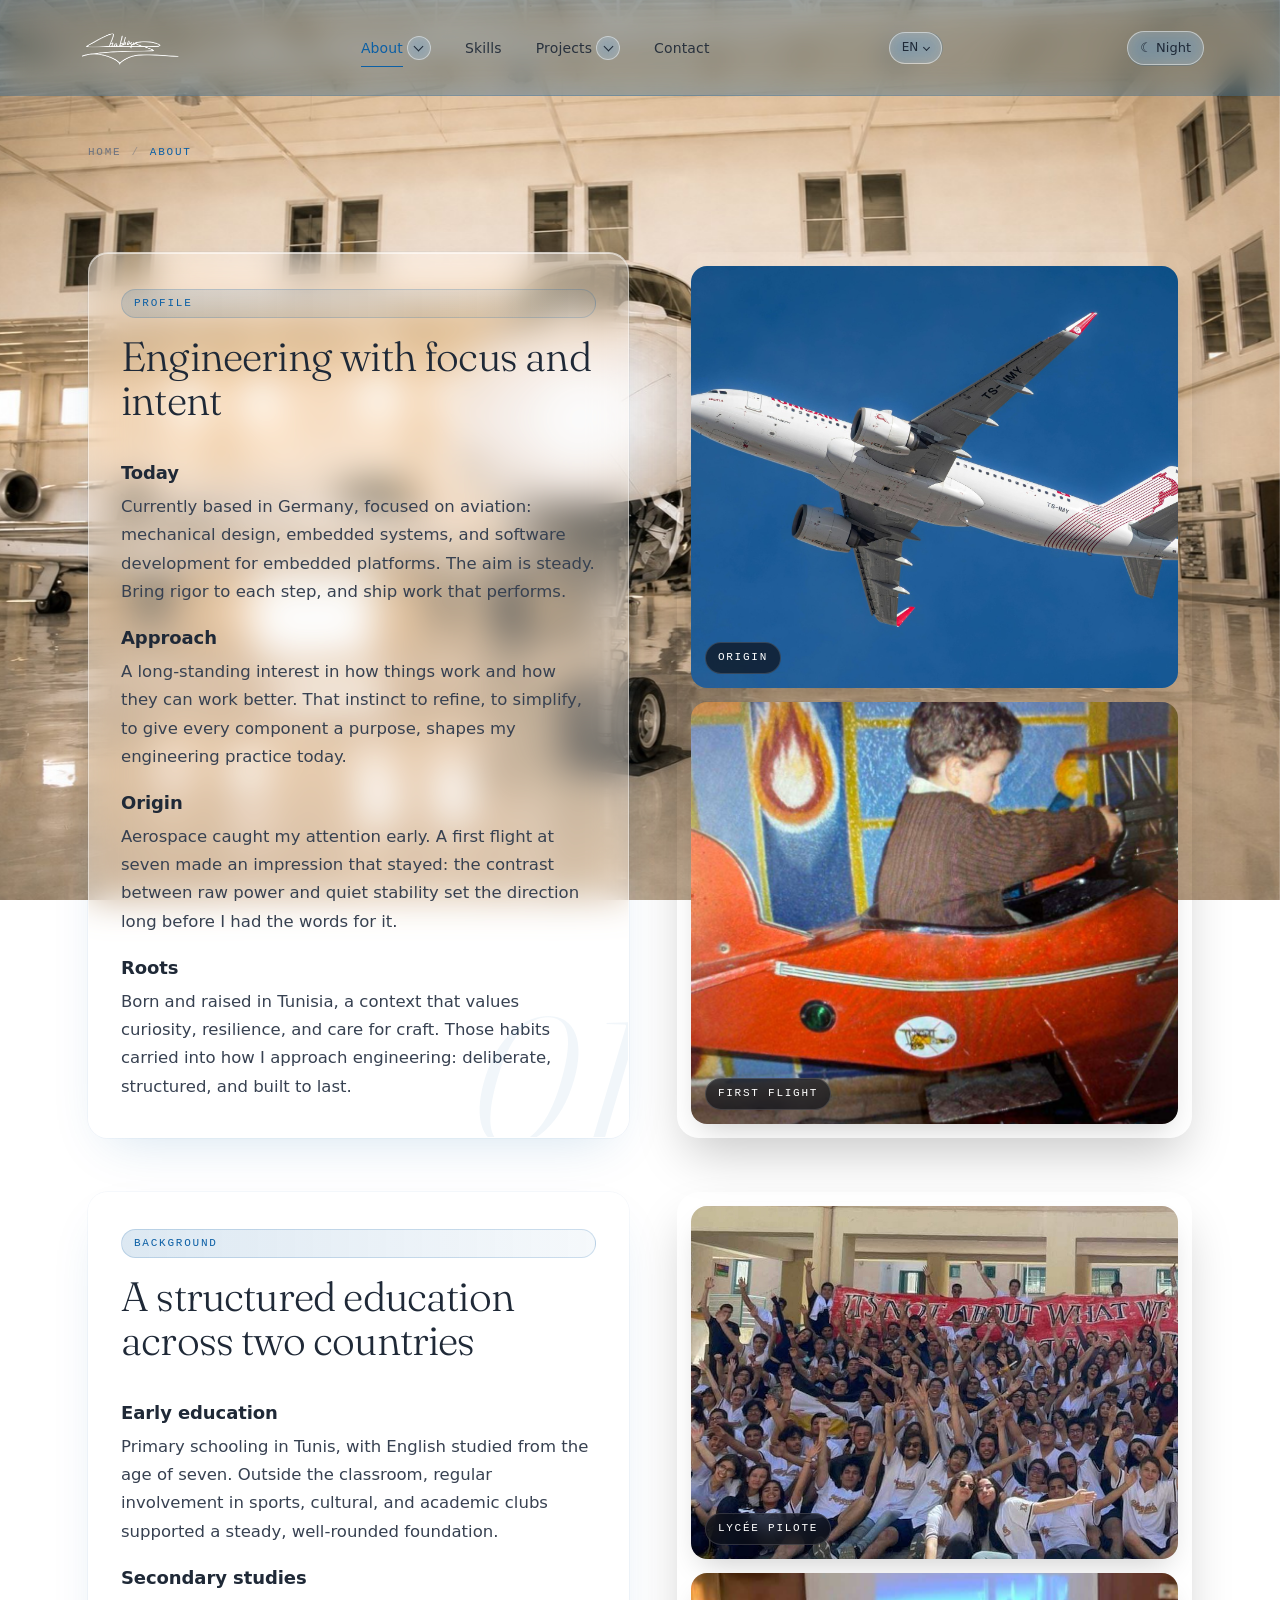
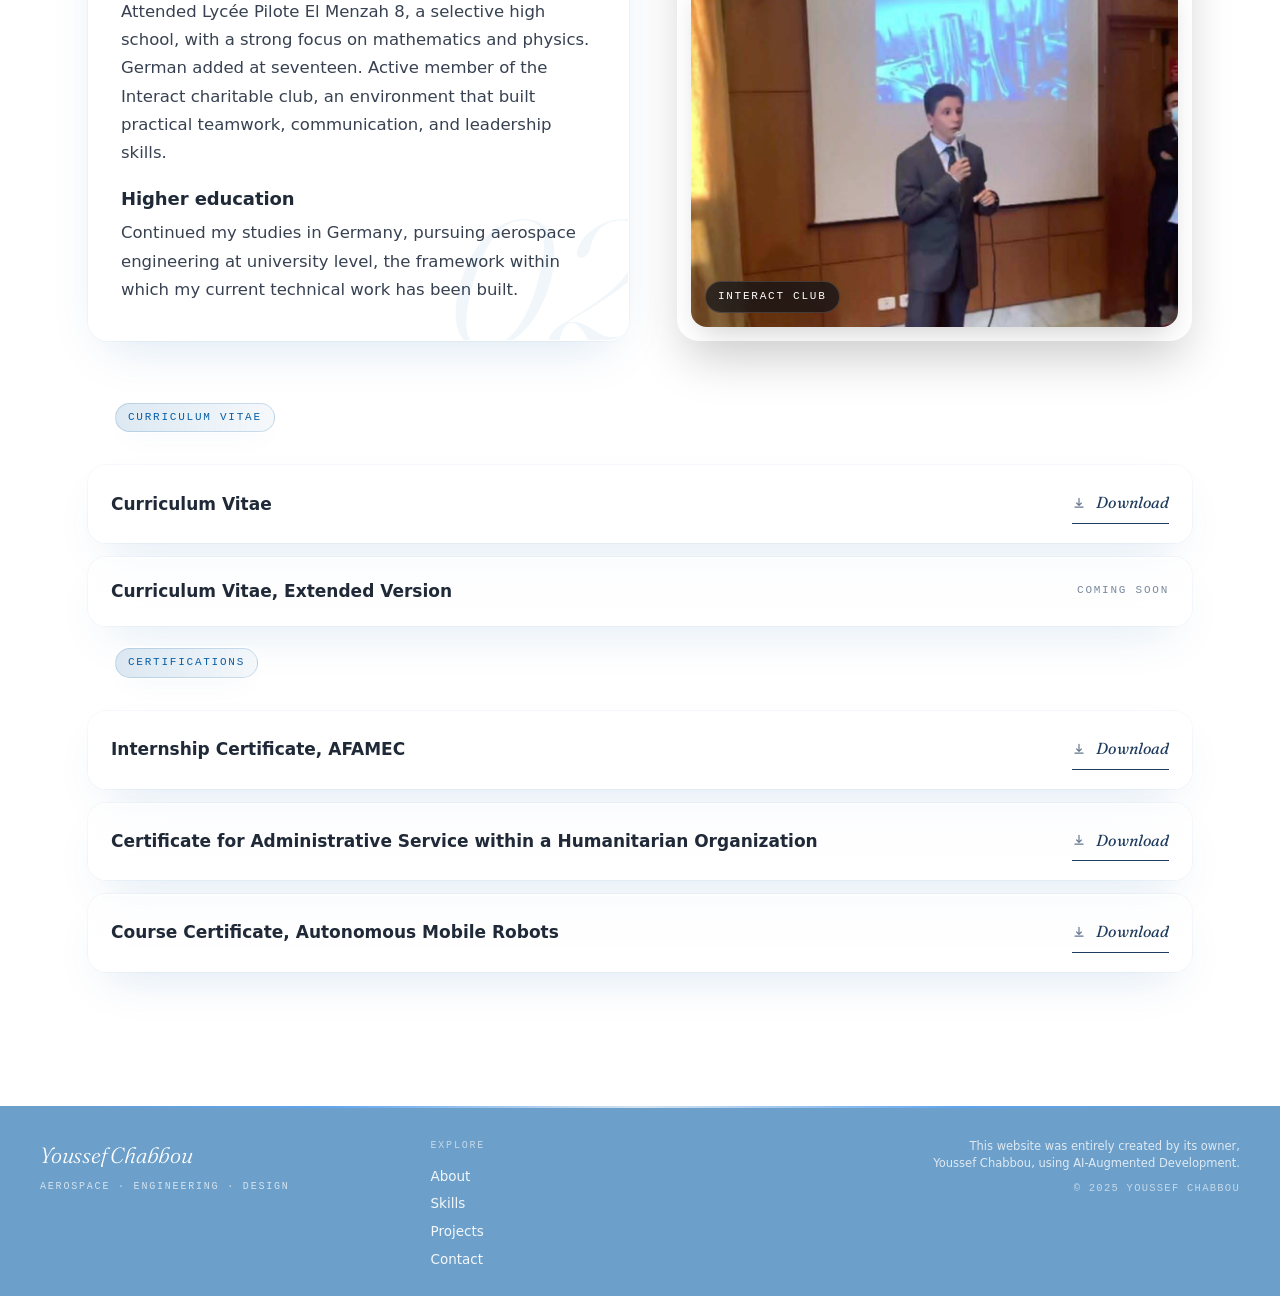
==== about/index.html @ 6fbb7778 "Fix stale translations after deploys, drop photo credit line - revalidate lang/*.json on every load " ====
<!DOCTYPE html>
<html lang="en">
<head>
<meta charset="utf-8">
<meta name="viewport" content="width=device-width, initial-scale=1, viewport-fit=cover">
<title>About — Youssef Chabbou</title>
<meta name="robots" content="noindex, nofollow">
<link rel="canonical" href="https://youssefchabbou.github.io/chabbou/about/">
<meta name="description" content="About Youssef Chabbou: profile, education across Tunisia and Germany, curriculum vitae and certifications.">
<meta name="theme-color" content="#0b5fa5">
<meta property="og:type" content="website">
<meta property="og:url" content="https://youssefchabbou.github.io/chabbou/about/">
<meta property="og:site_name" content="Youssef Chabbou">
<meta property="og:title" content="About — Youssef Chabbou">
<meta property="og:description" content="About Youssef Chabbou: profile, education across Tunisia and Germany, curriculum vitae and certifications.">
<meta property="og:image" content="https://youssefchabbou.github.io/chabbou/assets/images/og-cover.jpg">
<meta name="twitter:card" content="summary_large_image">
<link rel="icon" type="image/png" sizes="32x32" href="../assets/images/favicon-light.png" media="(prefers-color-scheme: light)">
<link rel="icon" type="image/png" sizes="32x32" href="../assets/images/favicon-dark.png" media="(prefers-color-scheme: dark)">
<link rel="apple-touch-icon" href="../assets/images/apple-touch-icon.png">
<link rel="preload" as="image" href="../assets/images/background.jpg">

<link rel="preconnect" href="https://fonts.googleapis.com">
<link rel="preconnect" href="https://fonts.gstatic.com" crossorigin>
<link href="https://fonts.googleapis.com/css2?family=Fraunces:ital,opsz,wght@0,9..144,300;0,9..144,500;1,9..144,300;1,9..144,500&display=swap" rel="stylesheet">

<script src="../js/boot.js?v=6559edaf"></script>
<link rel="stylesheet" href="../css/site.css?v=9ad5f668">
<link rel="stylesheet" href="../css/subpage.css?v=31d08fb2">
<script src="../js/site.js?v=1284d67f" defer></script>
<script src="../js/config.js?v=8e68b32f" defer></script>
<script src="../js/about.js?v=58eb9fde" defer></script>
</head>
<body data-page="about">
<script src="../js/layout.js?v=29f32f20" data-slot="header"></script>

<main class="page" id="main">
    <nav class="breadcrumbs mono" aria-label="Breadcrumb">
      <a href="../" data-i18n="ui.home">Home</a>
      <span class="sep">/</span>
      <span class="current" data-i18n="nav.about">About</span>
    </nav>

  <div class="sections">

    <!-- ===== PROFILE ===== -->
    <section id="profile" class="alt-section reveal">
      <div class="alt-card" data-num="01">
        <p class="alt-eyebrow" data-i18n="nav.about_menu.who">Profile</p>
        <h1 class="alt-title display" data-i18n="about.sections.who.title">Engineering with focus and intent</h1>
          <h3 class="step-title" data-i18n="about.sections.who.now_title">Today</h3>
          <p class="alt-text" data-i18n="about.sections.who.now_text">Currently based in Germany, focused on aviation: mechanical design, embedded systems, and software development for embedded platforms. The aim is steady. Bring rigor to each step, and ship work that performs.</p>
          <h3 class="step-title" data-i18n="about.sections.who.maker_title">Approach</h3>
          <p class="alt-text" data-i18n="about.sections.who.maker_text">A long-standing interest in how things work and how they can work better. That instinct to refine, to simplify, to give every component a purpose, shapes my engineering practice today.</p>
          <h3 class="step-title" data-i18n="about.sections.who.flight_title">Origin</h3>
          <p class="alt-text" data-i18n="about.sections.who.flight_text">Aerospace caught my attention early. A first flight at seven made an impression that stayed: the contrast between raw power and quiet stability set the direction long before I had the words for it.</p>
          <h3 class="step-title" data-i18n="about.sections.who.tn_title">Roots</h3>
          <p class="alt-text" data-i18n="about.sections.who.tn">Born and raised in Tunisia, a context that values curiosity, resilience, and care for craft. Those habits carried into how I approach engineering: deliberate, structured, and built to last.</p>
      </div>

      <div class="alt-media">
        <div class="stacked-photos">
          <figure>
            <img src="../assets/images/about-tunisia.jpg" alt="Tunisia, Mediterranean light" width="2200" height="1467" loading="lazy" decoding="async">
            <span class="alt-media-tag" data-i18n="about.sections.who.photo1">Origin</span>
          </figure>
          <figure>
            <img src="../assets/images/about-first-flight.jpg" alt="Childhood travel moment" width="1166" height="881" loading="lazy" decoding="async">
            <span class="alt-media-tag" data-i18n="about.sections.who.photo2">First flight</span>
          </figure>
        </div>
      </div>
    </section>

    <!-- ===== BACKGROUND ===== -->
    <section id="background" class="alt-section reveal">
      <div class="alt-card" data-num="02">
        <p class="alt-eyebrow" data-i18n="about.sections.background.eyebrow">Background</p>
        <h2 class="alt-title display" data-i18n="about.sections.background.title">A structured education across two countries</h2>
          <h3 class="step-title" data-i18n="about.sections.background.p1_title">Early education</h3>
          <p class="alt-text" data-i18n="about.sections.background.p1">Primary schooling in Tunis, with English studied from the age of seven. Outside the classroom, regular involvement in sports, cultural, and academic clubs supported a steady, well-rounded foundation.</p>
          <h3 class="step-title" data-i18n="about.sections.background.p2_title">Secondary studies</h3>
          <p class="alt-text" data-i18n="about.sections.background.p2">Attended Lycée Pilote El Menzah 8, a selective high school, with a strong focus on mathematics and physics. German added at seventeen. Active member of the Interact charitable club, an environment that built practical teamwork, communication, and leadership skills.</p>
          <h3 class="step-title" data-i18n="about.sections.background.p3_title">Higher education</h3>
          <p class="alt-text" data-i18n="about.sections.background.p3">Continued my studies in Germany, pursuing aerospace engineering at university level, the framework within which my current technical work has been built.</p>
      </div>

      <div class="alt-media">
        <div class="stacked-photos">
          <figure>
            <img src="../assets/images/about-school.jpg" alt="School years in Tunis" width="1166" height="706" loading="lazy" decoding="async">
            <span class="alt-media-tag" data-i18n="about.sections.background.photo1">Lycée Pilote</span>
          </figure>
          <figure>
            <img src="../assets/images/about-interact.jpg" alt="Interact club activities" width="1028" height="804" loading="lazy" decoding="async">
            <span class="alt-media-tag" data-i18n="about.sections.background.photo2">Interact club</span>
          </figure>
        </div>
      </div>
    </section>

    <!-- ===== CURRICULUM VITAE ===== -->
    <section id="cv" class="reveal">
      <div class="block-align">
        <div class="eyebrow-stack">
          <span class="alt-eyebrow" data-i18n="about.sections.cv.ribbon">Curriculum Vitae</span>
        </div>

      <div class="cv-row">
        <div class="cv-label" data-i18n="about.sections.cv.row_basic">Curriculum Vitae</div>
        <a class="btn-download" data-doc="cvBasic" href="#" target="_blank" rel="noopener">
          <svg viewBox="0 0 24 24" aria-hidden="true"><path fill="currentColor" d="M12 3a1 1 0 0 1 1 1v9.586l2.293-2.293a1 1 0 0 1 1.414 1.414l-4.001 4a1 1 0 0 1-1.412 0l-4-4a1 1 0 1 1 1.414-1.414L11 13.586V4a1 1 0 0 1 1-1zM5 20a1 1 0 1 1 0-2h14a1 1 0 1 1 0 2H5z"/></svg>
          <span data-label data-i18n="ui.download">Download</span>
        </a>
      </div>

      <div class="cv-row">
        <div class="cv-label" data-i18n="about.sections.cv.row_extended">Curriculum Vitae, Extended Version</div>
        <a class="btn-download" data-doc="cvExtended" href="#" target="_blank" rel="noopener">
          <svg viewBox="0 0 24 24" aria-hidden="true"><path fill="currentColor" d="M12 3a1 1 0 0 1 1 1v9.586l2.293-2.293a1 1 0 0 1 1.414 1.414l-4.001 4a1 1 0 0 1-1.412 0l-4-4a1 1 0 1 1 1.414-1.414L11 13.586V4a1 1 0 0 1 1-1zM5 20a1 1 0 1 1 0-2h14a1 1 0 1 1 0 2H5z"/></svg>
          <span data-label data-i18n="ui.download">Download</span>
        </a>
      </div>
      </div>
    </section>

    <!-- ===== CERTIFICATIONS ===== -->
    <section id="certs" class="reveal">
      <div class="block-align">
        <div class="eyebrow-stack">
          <span class="alt-eyebrow" data-i18n="nav.about_menu.certs">Certifications</span>
        </div>

      <div class="cv-row">
        <div class="cv-label" data-i18n="about.sections.certs.internship">Internship Certificate, AFAMEC</div>
        <a class="btn-download" data-doc="certAfamec" href="#" target="_blank" rel="noopener">
          <svg viewBox="0 0 24 24" aria-hidden="true"><path fill="currentColor" d="M12 3a1 1 0 0 1 1 1v9.586l2.293-2.293a1 1 0 0 1 1.414 1.414l-4.001 4a1 1 0 0 1-1.412 0l-4-4a1 1 0 1 1 1.414-1.414L11 13.586V4a1 1 0 0 1 1-1zM5 20a1 1 0 1 1 0-2h14a1 1 0 1 1 0 2H5z"/></svg>
          <span data-label data-i18n="ui.download">Download</span>
        </a>
      </div>

<div class="cv-row">
        <div class="cv-label" data-i18n="about.sections.certs.admin_service">Certificate for Administrative Service within a Humanitarian Organization</div>
        <a class="btn-download" data-doc="certAdmin" href="#" target="_blank" rel="noopener">
          <svg viewBox="0 0 24 24" aria-hidden="true"><path fill="currentColor" d="M12 3a1 1 0 0 1 1 1v9.586l2.293-2.293a1 1 0 0 1 1.414 1.414l-4.001 4a1 1 0 0 1-1.412 0l-4-4a1 1 0 1 1 1.414-1.414L11 13.586V4a1 1 0 0 1 1-1zM5 20a1 1 0 1 1 0-2h14a1 1 0 1 1 0 2H5z"/></svg>
          <span data-label data-i18n="ui.download">Download</span>
        </a>
      </div>

      <div class="cv-row">
        <div class="cv-label" data-i18n="about.sections.certs.amr">Course Certificate, Autonomous Mobile Robots</div>
        <a class="btn-download" data-doc="certAmr" href="#" target="_blank" rel="noopener">
          <svg viewBox="0 0 24 24" aria-hidden="true"><path fill="currentColor" d="M12 3a1 1 0 0 1 1 1v9.586l2.293-2.293a1 1 0 0 1 1.414 1.414l-4.001 4a1 1 0 0 1-1.412 0l-4-4a1 1 0 1 1 1.414-1.414L11 13.586V4a1 1 0 0 1 1-1zM5 20a1 1 0 1 1 0-2h14a1 1 0 1 1 0 2H5z"/></svg>
          <span data-label data-i18n="ui.download">Download</span>
        </a>
      </div>
      </div>
    </section>

  </div>
</main>

<script src="../js/layout.js?v=29f32f20" data-slot="footer"></script>
</body>
</html>
---- css/site.css ----
/* ==========================================================================
   SITE.CSS — shared by every page
   Tokens · base · header & navigation · mobile drawer · glass components · footer
   The look of the home page is the reference: translucent "liquid glass"
   surfaces over photography, editorial serif titles, mono eyebrows.
   ========================================================================== */

/* ---------- Design tokens ------------------------------------------------ */
:root{
  --bg:#fff; --fg:#1f2937; --muted:#6b7280; --brand:#0b5fa5; --card:#f8fafc;
  --ring:#dbeafe; --overlay:rgba(255,255,255,.85);
  --text-soft:#374151;

  /* liquid glass */
  --glass-bg:rgba(255,255,255,.36);
  --glass-bg-strong:rgba(255,255,255,.66);
  --glass-border:rgba(255,255,255,.4);
  --glass-shadow:0 20px 50px -20px rgba(11,95,165,.18),0 1px 0 rgba(255,255,255,.6) inset,0 0 0 1px rgba(11,95,165,.04);
  --glass-shadow-hover:0 28px 60px -20px rgba(11,95,165,.28),0 1px 0 rgba(255,255,255,.7) inset;
  --glass-hover-border:rgba(11,95,165,.3);
  --tint:rgba(11,95,165,.10);
  --tint-strong:rgba(11,95,165,.18);

  --edge:24px;
  --card-pad:26px;
  --anchor-offset:104px;
  --font-sans:system-ui,-apple-system,"Segoe UI",Roboto,Ubuntu,Inter,Arial,sans-serif;
  --font-display:'Fraunces',Georgia,'Times New Roman',serif;
  --font-mono:ui-monospace,SFMono-Regular,Menlo,Monaco,Consolas,monospace;
  --ease:cubic-bezier(.16,1,.3,1);
}
[data-theme="dark"]{
  --bg:#0d1117; --fg:#e6edf3; --muted:#8b949e; --brand:#58a6ff; --card:#161b22;
  --ring:#30363d; --overlay:rgba(0,0,0,.7);
  --text-soft:#c9d1d9;
  --glass-bg:rgba(22,27,34,.55);
  --glass-bg-strong:rgba(22,27,34,.8);
  --glass-border:rgba(255,255,255,.08);
  --glass-shadow:0 20px 50px -20px rgba(0,0,0,.5),0 1px 0 rgba(255,255,255,.04) inset;
  --glass-shadow-hover:0 28px 60px -20px rgba(0,0,0,.6),0 1px 0 rgba(255,255,255,.06) inset;
  --glass-hover-border:rgba(88,166,255,.3);
  --tint:rgba(88,166,255,.14);
  --tint-strong:rgba(88,166,255,.24);
}

/* ---------- Base --------------------------------------------------------- */
*{box-sizing:border-box}
html,body{height:100%}
body{
  margin:0;display:flex;flex-direction:column;min-height:100vh;
  font-family:var(--font-sans);
  background:var(--bg);color:var(--fg);line-height:1.6;
  transition:background .3s,color .3s;
}
body::before{
  content:"";position:fixed;inset:0;z-index:-2;
  background:url('../assets/images/background.jpg') no-repeat center/cover;
}
img,svg,video{max-width:100%}
a{color:inherit}

.display{font-family:var(--font-display);font-weight:300;letter-spacing:-.025em;line-height:1}
.display em{font-style:italic;font-weight:300}
.mono{font-family:var(--font-mono);font-size:11px;letter-spacing:.16em;text-transform:uppercase}
html[dir="rtl"] .display{font-family:var(--font-sans);letter-spacing:0}

.skip-link{
  position:fixed;top:8px;left:8px;z-index:2000;padding:10px 16px;border-radius:999px;
  background:var(--brand);color:#fff;text-decoration:none;font-size:14px;
  transform:translateY(-200%);transition:transform .2s;
}
.skip-link:focus{transform:none}

/* Hide translated text until the dictionary is applied (boot.js sets the class) */
html.i18n-pending [data-i18n]{visibility:hidden}

:focus-visible{outline:2px solid var(--brand);outline-offset:3px;border-radius:6px}

/* ---------- Top band / header ------------------------------------------- */
.top-band{
  position:sticky;top:0;width:100%;
  background:rgba(11,95,165,.35);
  backdrop-filter:blur(14px) saturate(170%);
  -webkit-backdrop-filter:blur(14px) saturate(170%);
  z-index:1000;
}
[data-theme="dark"] .top-band{background:rgba(11,95,165,.22)}
.top-band::after{
  content:"";position:absolute;left:0;right:0;bottom:0;height:1px;
  background:linear-gradient(90deg,transparent 0%,rgba(11,95,165,.28) 50%,transparent 100%);
  pointer-events:none;
}
[data-theme="dark"] .top-band::after{
  background:linear-gradient(90deg,transparent,rgba(88,166,255,.32) 50%,transparent);
}
.container{max-width:1200px;margin:auto;padding:24px}
.top-band header{display:flex;align-items:center;justify-content:space-between;padding:4px 12px;min-height:40px}
.top-band header img.signature{height:40px;width:auto;object-fit:contain;display:block;transition:transform .25s ease}
.top-band header .brand{display:inline-block;cursor:pointer}
.top-band header .brand:hover img.signature{transform:translateY(-1px)}

/* ---------- Navigation (desktop) ---------------------------------------- */
.top-band nav{display:flex;gap:34px;align-items:center;min-width:0}
.top-band nav a{
  position:relative;font-weight:500;text-decoration:none;color:var(--fg);
  opacity:.92;cursor:pointer;font-size:14px;letter-spacing:.01em;padding:6px 0;
  transition:color .2s,opacity .2s;
}
.top-band nav a::after{
  content:"";position:absolute;bottom:-2px;left:0;width:0;height:1px;background:var(--brand);
  transition:width .3s var(--ease);
}
.top-band nav a:hover,
.top-band nav a[aria-current="page"]{color:var(--brand);opacity:1}
.top-band nav a:hover::after,
.top-band nav a[aria-current="page"]::after{width:100%}
html[dir="rtl"] .top-band nav a::after{left:auto;right:0}

.menu{position:relative;display:flex;align-items:center;gap:4px;z-index:50}

/* little round chevron that opens a drop-down */
.chev{
  appearance:none;width:24px;height:24px;padding:0;border-radius:999px;cursor:pointer;
  display:inline-flex;align-items:center;justify-content:center;color:var(--fg);
  background:rgba(255,255,255,.22);border:1px solid rgba(255,255,255,.45);
  backdrop-filter:blur(8px);-webkit-backdrop-filter:blur(8px);
  transition:border-color .25s,color .25s,background .25s;
}
[data-theme="dark"] .chev{background:rgba(255,255,255,.06);border-color:rgba(255,255,255,.14)}
.chev::before{
  content:"";width:6px;height:6px;margin-top:-3px;
  border-right:1.6px solid currentColor;border-bottom:1.6px solid currentColor;
  transform:rotate(45deg);transition:transform .25s var(--ease);
}
.chev:hover,.chev[aria-expanded="true"]{border-color:var(--brand);color:var(--brand)}
.chev[aria-expanded="true"]::before{transform:rotate(225deg);margin-top:3px}

/* header pills: theme + language */
.toggle{
  display:inline-flex;align-items:center;gap:6px;white-space:nowrap;
  font:inherit;font-size:13px;color:var(--fg);cursor:pointer;
  padding:6px 12px;border-radius:999px;
  background:rgba(255,255,255,.22);border:1px solid rgba(255,255,255,.45);
  backdrop-filter:blur(8px);-webkit-backdrop-filter:blur(8px);
  transition:background .25s,color .25s,border-color .25s,transform .2s;
}
[data-theme="dark"] .toggle{background:rgba(255,255,255,.06);border-color:rgba(255,255,255,.14)}
.toggle:hover,.toggle[aria-expanded="true"]{border-color:var(--brand);color:var(--brand)}
.toggle:active{transform:scale(.97)}
.lang-menu{display:inline-block;margin-right:6px}
.lang-menu .toggle{font-size:12px;padding:5px 12px}
.lang-menu .toggle .caret{
  width:5px;height:5px;margin-top:-2px;border-right:1.5px solid currentColor;border-bottom:1.5px solid currentColor;
  transform:rotate(45deg);transition:transform .25s var(--ease);
}
.lang-menu .toggle[aria-expanded="true"] .caret{transform:rotate(225deg);margin-top:2px}

/* drop-down panel — liquid glass */
.submenu{
  position:absolute;top:100%;left:0;min-width:214px;margin-top:12px;padding:8px;
  background:var(--glass-bg-strong);
  backdrop-filter:blur(24px) saturate(180%);-webkit-backdrop-filter:blur(24px) saturate(180%);
  border:1px solid var(--glass-border);border-radius:16px;
  box-shadow:var(--glass-shadow),0 18px 40px -14px rgba(0,0,0,.28);
  opacity:0;visibility:hidden;pointer-events:none;transform:translateY(-8px) scale(.98);transform-origin:top left;
  transition:opacity .22s,transform .3s var(--ease),visibility 0s .3s;
  z-index:60;
}
.submenu.show{opacity:1;visibility:visible;pointer-events:auto;transform:none;transition:opacity .22s,transform .3s var(--ease)}
.submenu a{
  display:flex;align-items:center;justify-content:space-between;gap:12px;
  padding:9px 12px;border-radius:10px;font-size:14px;color:var(--fg);text-decoration:none;cursor:pointer;
  transition:background .18s,color .18s,padding .18s;
}
.submenu a:hover,.submenu a:focus-visible{background:var(--tint);color:var(--brand);padding-left:16px}
html[dir="rtl"] .submenu a:hover,html[dir="rtl"] .submenu a:focus-visible{padding-left:12px;padding-right:16px}
.submenu a[aria-current="true"]{color:var(--brand);font-weight:600}
.submenu a[aria-current="true"]::after{
  content:"";width:7px;height:7px;border-radius:50%;background:var(--brand);box-shadow:0 0 10px var(--brand);
}
.lang-menu .submenu{left:auto;right:0;min-width:170px;transform-origin:top right}
html[dir="rtl"] .submenu{left:auto;right:0;transform-origin:top right}
html[dir="rtl"] .lang-menu .submenu{right:auto;left:0;transform-origin:top left}

/* ---------- Mobile drawer ------------------------------------------------ */
.hamburger-btn{
  display:none;appearance:none;border:0;background:transparent;width:40px;height:40px;
  align-items:center;justify-content:center;cursor:pointer;
}
.hamburger-btn span{display:block;width:22px;height:2px;background:var(--fg);border-radius:2px;position:relative}
.hamburger-btn span::before,.hamburger-btn span::after{content:"";position:absolute;left:0;width:22px;height:2px;background:var(--fg);border-radius:2px}
.hamburger-btn span::before{top:-7px}
.hamburger-btn span::after{top:7px}

.mobile-backdrop{
  position:fixed;inset:0;background:rgba(8,12,18,.4);
  backdrop-filter:blur(3px);-webkit-backdrop-filter:blur(3px);
  opacity:0;pointer-events:none;transition:opacity .25s ease;z-index:1100;
}
.mobile-drawer{
  position:fixed;top:0;left:0;height:100%;height:100dvh;width:86vw;max-width:360px;
  display:flex;flex-direction:column;z-index:1200;
  background:var(--glass-bg-strong);
  backdrop-filter:blur(28px) saturate(180%);-webkit-backdrop-filter:blur(28px) saturate(180%);
  border-right:1px solid var(--glass-border);
  box-shadow:0 30px 80px -20px rgba(0,0,0,.45);
  transform:translateX(-102%);transition:transform .3s var(--ease),visibility 0s .3s;
  visibility:hidden;
}
.mobile-drawer .drawer-head{
  display:flex;align-items:center;justify-content:space-between;
  padding:calc(16px + env(safe-area-inset-top,0px)) 18px 14px;
  border-bottom:1px solid var(--glass-border);
}
.mobile-drawer .drawer-head strong{color:var(--muted);font-weight:500}
.mobile-drawer .drawer-close{width:36px;height:36px;padding:0;justify-content:center;font-size:15px}
.mobile-drawer nav{flex:1;overflow-y:auto;-webkit-overflow-scrolling:touch;padding:10px 12px 14px;display:flex;flex-direction:column;gap:2px}
.mobile-drawer nav a{
  display:block;padding:12px 14px;border-radius:14px;text-decoration:none;color:var(--fg);
  font-size:17px;font-weight:600;letter-spacing:-.005em;
  transition:background .18s,color .18s;
}
.mobile-drawer nav a:hover,.mobile-drawer nav a:active{background:var(--tint)}
.mobile-drawer nav a[aria-current="page"]{color:var(--brand);background:var(--tint)}
.mobile-drawer .mobile-sub{
  margin:0 0 8px 20px;padding:2px 0 2px 10px;border-left:2px solid var(--tint-strong);
  display:flex;flex-direction:column;gap:0;
}
.mobile-drawer .mobile-sub a{padding:9px 12px;font-size:15px;font-weight:500;color:var(--muted)}
.mobile-drawer .mobile-sub a:hover{color:var(--brand)}
.mobile-drawer .lang-grid{
  padding:14px 14px calc(14px + env(safe-area-inset-bottom,0px));border-top:1px solid var(--glass-border);
  display:grid;grid-template-columns:repeat(4,minmax(0,1fr));gap:8px;
}
.mobile-drawer .lang-btn{
  padding:11px 0;border-radius:12px;text-align:center;cursor:pointer;font:inherit;font-size:14px;font-weight:600;color:var(--fg);
  background:rgba(255,255,255,.28);border:1px solid var(--glass-border);
  transition:background .2s,border-color .2s,color .2s,transform .15s;
}
[data-theme="dark"] .mobile-drawer .lang-btn{background:rgba(255,255,255,.05)}
.mobile-drawer .lang-btn:active{transform:scale(.97)}
.mobile-drawer .lang-btn[aria-pressed="true"]{background:var(--tint-strong);border-color:var(--brand);color:var(--brand)}

html.mobile-open .mobile-backdrop{opacity:1;pointer-events:auto}
html.mobile-open .mobile-drawer{transform:translateX(0);visibility:visible;transition:transform .3s var(--ease),visibility 0s}
html.mobile-open,html.mobile-open body{overflow:hidden}

/* ---------- Glass components used on every page -------------------------- */
.alt-card{
  background:var(--glass-bg);
  backdrop-filter:blur(18px) saturate(160%);-webkit-backdrop-filter:blur(18px) saturate(160%);
  border:1px solid var(--glass-border);border-radius:20px;padding:36px 32px;
  box-shadow:var(--glass-shadow);color:var(--fg);
  transition:transform .5s var(--ease),box-shadow .5s,border-color .5s;
  position:relative;overflow:hidden;
}
.alt-card:hover{transform:translateY(-4px);border-color:var(--glass-hover-border);box-shadow:var(--glass-shadow-hover)}
/* big italic filigree number in the corner of a card */
.alt-card[data-num]::after{
  content:attr(data-num);position:absolute;bottom:-32px;right:-12px;
  font-family:var(--font-display);font-style:italic;font-weight:300;font-size:180px;line-height:1;
  color:rgba(11,95,165,.06);pointer-events:none;user-select:none;
}
[data-theme="dark"] .alt-card[data-num]::after{color:rgba(88,166,255,.08)}
html[dir="rtl"] .alt-card[data-num]::after{right:auto;left:-12px}

.alt-eyebrow{
  display:inline-block;color:var(--brand);margin:0 0 16px;padding:5px 12px;border-radius:999px;
  font-family:var(--font-mono);font-size:11px;letter-spacing:.16em;text-transform:uppercase;
  background:linear-gradient(90deg,rgba(11,95,165,.14),rgba(11,95,165,.04));
  border:1px solid rgba(11,95,165,.18);
}
[data-theme="dark"] .alt-eyebrow{
  background:linear-gradient(90deg,rgba(88,166,255,.2),rgba(88,166,255,.05));
  border-color:rgba(88,166,255,.28);
}
.alt-title{
  font-family:var(--font-display);font-weight:300;font-size:clamp(26px,3.2vw,44px);
  line-height:1.08;letter-spacing:-.02em;margin:0 0 18px;color:var(--fg);
}
html[dir="rtl"] .alt-title{font-family:var(--font-sans);letter-spacing:0}
.alt-text{margin:0;color:var(--text-soft);font-size:16.5px;line-height:1.7;max-width:48ch}

.alt-media{border-radius:22px;overflow:hidden;box-shadow:0 24px 50px -10px rgba(0,0,0,.22);position:relative}
.alt-media img{display:block;width:100%;height:auto;aspect-ratio:16/10;object-fit:cover;transform:scale(1.02);transition:transform .8s ease}
.alt-media:hover img{transform:scale(1.08)}
.alt-media-tag{
  position:absolute;bottom:14px;left:14px;padding:6px 12px;z-index:2;
  background:rgba(13,17,23,.7);color:#fff;border-radius:999px;border:1px solid rgba(255,255,255,.15);
  backdrop-filter:blur(8px);-webkit-backdrop-filter:blur(8px);
  font-family:var(--font-mono);font-size:11px;letter-spacing:.16em;text-transform:uppercase;
}
html[dir="rtl"] .alt-media-tag{left:auto;right:14px}

.reveal{opacity:0;transform:translateY(28px);transition:opacity .8s var(--ease),transform .8s var(--ease)}
.reveal.in{opacity:1;transform:translateY(0)}

/* ---------- Footer ------------------------------------------------------- */
.footer-band{
  background-color:rgba(11,95,165,.6);
  backdrop-filter:blur(10px);-webkit-backdrop-filter:blur(10px);
  color:#fff;margin-top:auto;position:relative;z-index:1;padding:32px 32px 28px;
}
.footer-band::before{
  content:"";position:absolute;top:0;left:0;right:0;height:2px;
  background:linear-gradient(90deg,transparent 0%,#58a6ff 25%,#fff 50%,#58a6ff 75%,transparent 100%);opacity:.7;
}
.footer-grid{max-width:1200px;margin:0 auto;display:grid;grid-template-columns:1.1fr 1fr 1.4fr;gap:36px;align-items:start}
.footer-brand-block{display:flex;flex-direction:column;gap:6px}
.footer-brand-name{font-family:var(--font-display);font-weight:300;font-style:italic;font-size:22px;letter-spacing:-.01em;color:#fff}
.footer-brand-tag{font-family:var(--font-mono);font-size:10px;letter-spacing:.18em;text-transform:uppercase;color:rgba(255,255,255,.7)}
.footer-nav{display:flex;flex-direction:column;gap:6px}
.footer-nav-title{font-family:var(--font-mono);font-size:10px;letter-spacing:.18em;text-transform:uppercase;color:rgba(255,255,255,.6);margin-bottom:6px}
.footer-nav a{color:rgba(255,255,255,.92);text-decoration:none;font-size:13.5px;transition:color .2s}
.footer-nav a:hover{color:#9bc4ec}
.footer-meta{display:flex;flex-direction:column;gap:8px;text-align:right}
html[dir="rtl"] .footer-meta{text-align:left}
.footer-meta-line{font-size:11.5px;color:rgba(255,255,255,.78);line-height:1.5}
.footer-copy{font-family:var(--font-mono);font-size:10.5px;letter-spacing:.12em;color:rgba(255,255,255,.6);text-transform:uppercase}

/* ---------- Responsive --------------------------------------------------- */
@media(max-width:1000px){.top-band nav{gap:22px}}
@media(max-width:900px){
  .footer-grid{grid-template-columns:1fr;gap:24px}
  .footer-meta{text-align:left}
  html[dir="rtl"] .footer-meta{text-align:right}
}
@media(max-width:640px){
  :root{--edge:16px}
  html{overflow-x:hidden}
  body{overflow-x:clip}   /* clip, not hidden: 'hidden' turned <body> into its own scroll box, so window never scrolled (plane, cue) */
  .container{padding:12px 16px}
  .top-band{position:static}
  .top-band header{display:grid;grid-template-columns:40px 1fr auto;align-items:center;gap:8px}
  .top-band header img.signature{height:28px}
  .top-band header .brand{justify-self:center}
  .hamburger-btn{display:flex}
  .top-band nav,.lang-menu{display:none!important}
  .toggle{padding:6px 12px;font-size:14px}
  #themeToggle{justify-self:end}
  .alt-card{padding:26px 22px}
  .alt-card[data-num]::after{font-size:120px}
  .footer-band{padding:24px 18px}
}

/* ---------- Right-to-left (Arabic) -------------------------------------- */
html[dir="rtl"] body{direction:rtl}
html[dir="rtl"] .alt-card,html[dir="rtl"] p,html[dir="rtl"] h1,html[dir="rtl"] h2,html[dir="rtl"] h3,html[dir="rtl"] h4{text-align:right}
html[dir="rtl"] .top-band nav{justify-content:flex-end}
html[dir="rtl"] .mobile-drawer{left:auto;right:0;transform:translateX(102%);border-right:0;border-left:1px solid var(--glass-border)}
html.mobile-open[dir="rtl"] .mobile-drawer{transform:translateX(0)}
html[dir="rtl"] .mobile-drawer .mobile-sub{margin:0 20px 8px 0;padding:2px 10px 2px 0;border-left:0;border-right:2px solid var(--tint-strong)}
@media(max-width:640px){
  html[dir="rtl"] .top-band header{grid-template-columns:auto 1fr 40px}
  html[dir="rtl"] #themeToggle{justify-self:start}
}

/* ---------- Reduced motion ---------------------------------------------- */
@media (prefers-reduced-motion:reduce){
  .mobile-backdrop,.mobile-drawer{transition:none}
  .reveal{opacity:1;transform:none;transition:none}
}
---- css/subpage.css ----
/* ==========================================================================
   SUBPAGE.CSS — About · Skills · Projects · Contact
   Same liquid-glass language as the home page (cards come from site.css).
   ========================================================================== */

/* ---------- Page frame --------------------------------------------------- */
.page{max-width:1200px;margin:0 auto;padding:48px var(--edge) 24px;position:relative;z-index:1;width:100%}
.sections{max-width:1200px;margin:0 auto;padding:32px 0 96px}
section[id]{scroll-margin-top:var(--anchor-offset)}

.breadcrumbs{display:flex;gap:10px;align-items:center;color:var(--muted);padding:0 var(--edge);margin:0 0 4px}
.breadcrumbs a{color:var(--muted);text-decoration:none;transition:color .2s}
.breadcrumbs a:hover{color:var(--brand)}
.breadcrumbs .sep{opacity:.5}
.breadcrumbs .current{color:var(--brand)}

/* ---------- Two-column editorial sections -------------------------------- */
.alt-section{
  display:grid;grid-template-columns:minmax(0,1.05fr) minmax(0,1fr);
  gap:48px;align-items:stretch;margin:54px 0;padding:0 var(--edge);
}
.alt-section.reverse{grid-template-columns:minmax(0,1fr) minmax(0,1.05fr)}
.alt-section.center{align-items:center}
.alt-section .alt-card{height:100%;display:flex;flex-direction:column}
.alt-section .alt-media{height:100%}
.alt-section .alt-media>img{height:100%}

.step-title{font-size:18px;font-weight:600;margin:18px 0 6px;color:var(--fg);letter-spacing:-.005em}

/* ---------- About: stacked photos, CV rows ------------------------------- */
.stacked-photos{display:grid;grid-template-rows:1fr 1fr;height:100%;gap:14px;padding:14px}
.stacked-photos figure{margin:0;overflow:hidden;border-radius:16px;position:relative;min-height:200px;box-shadow:0 14px 30px -10px rgba(0,0,0,.2)}
.stacked-photos img{position:absolute;inset:0;width:100%;height:100%;object-fit:cover;display:block;transform:scale(1.02);transition:transform .8s ease}
.stacked-photos figure:hover img{transform:scale(1.08)}
#background{align-items:start}
#background .alt-media{height:100%}

.block-align{padding:0 var(--edge)}
.eyebrow-stack{
  display:inline-block;position:relative;margin:6px 0 18px calc(var(--card-pad));padding:0;border-radius:999px;
  background:var(--glass-bg);
  backdrop-filter:blur(18px) saturate(160%);-webkit-backdrop-filter:blur(18px) saturate(160%);
  border:1px solid var(--glass-border);box-shadow:0 10px 28px -14px rgba(11,95,165,.18),0 1px 0 rgba(255,255,255,.6) inset;
}
[data-theme="dark"] .eyebrow-stack{box-shadow:0 10px 28px -14px rgba(0,0,0,.5),0 1px 0 rgba(255,255,255,.04) inset}
.eyebrow-stack .alt-eyebrow{position:relative;z-index:1;margin:0}

.cv-row{
  display:flex;align-items:center;justify-content:space-between;gap:14px;flex-wrap:wrap;
  background:var(--glass-bg);
  backdrop-filter:blur(18px) saturate(160%);-webkit-backdrop-filter:blur(18px) saturate(160%);
  border:1px solid var(--glass-border);border-radius:18px;padding:18px 22px;margin:14px 0;
  box-shadow:var(--glass-shadow);
  transition:border-color .25s,transform .25s,box-shadow .25s;
}
.cv-row:hover{transform:translateY(-3px);border-color:var(--glass-hover-border);box-shadow:var(--glass-shadow-hover)}
.cv-label{font-weight:600;font-size:17px;flex:1 1 280px;line-height:1.35;color:var(--fg)}
.btn-download{
  display:inline-flex;align-items:center;gap:10px;padding:6px 0 7px;white-space:nowrap;
  color:#1f3b5d;text-decoration:none;border-bottom:1px solid currentColor;
  font-family:var(--font-display);font-style:italic;font-weight:400;font-size:16px;letter-spacing:.005em;
  transition:gap .25s ease,color .25s ease,opacity .25s ease;
}
.btn-download:hover{gap:14px;opacity:.78}
.btn-download svg{width:14px;height:14px;flex:0 0 14px;opacity:.7;transition:transform .25s ease}
.btn-download:hover svg{transform:translateY(1px)}
[data-theme="dark"] .btn-download{color:#cfd8e3}
[data-theme="dark"] .btn-download:hover{color:#eef2f7;opacity:1}
html[dir="rtl"] .btn-download{font-family:var(--font-sans);font-style:normal}
.btn-download.is-missing{pointer-events:none;border-bottom-color:transparent;opacity:.6;font-style:normal;
  font-family:var(--font-mono);font-size:11px;letter-spacing:.16em;text-transform:uppercase}
.btn-download.is-missing svg{display:none}

/* ---------- Projects: carousel inside a glass frame --------------------- */
.media-frame{
  position:relative;direction:ltr;padding:14px 14px 0;border-radius:28px;
  background:var(--glass-bg);border:1px solid var(--glass-border);box-shadow:var(--glass-shadow);
  backdrop-filter:blur(18px) saturate(160%);-webkit-backdrop-filter:blur(18px) saturate(160%);
}
/* the stage clips the sliding track; each slide is three rounded tiles on a transparent canvas */
.media-stage{position:relative;aspect-ratio:16/9;overflow:hidden;overflow:clip;border-radius:20px}
.media-track{position:absolute;inset:0;display:flex;transition:transform .6s ease;will-change:transform}
.media-slide{flex:0 0 100%;min-width:100%;height:100%;position:relative;overflow:hidden}
.media-slide img,.media-slide video{width:100%;height:100%;object-fit:cover;display:block}
.media-slide img{filter:drop-shadow(0 10px 18px rgba(0,0,0,.22))}
/* video slide: three portrait films, one rounded tile each (same geometry as the photo tiles) */
.media-tiles{position:absolute;inset:0;display:grid;grid-template-columns:repeat(3,1fr);gap:1.5%}
.media-tiles video{width:100%;height:100%;display:block;object-fit:cover;border-radius:clamp(12px,2.1vw,22px);background:rgba(13,17,23,.25);
  box-shadow:0 12px 20px -10px rgba(0,0,0,.3)}   /* shadow on the video itself: a filter on a parent can hide <video> on macOS browsers */
.media-nav{
  position:absolute;top:50%;transform:translateY(-50%);z-index:3;
  width:38px;height:38px;border-radius:999px;display:flex;align-items:center;justify-content:center;
  font-size:22px;line-height:1;padding:0 0 3px;cursor:pointer;color:#fff;
  background:rgba(11,95,165,.55);border:1px solid rgba(255,255,255,.4);
  backdrop-filter:blur(10px) saturate(160%);-webkit-backdrop-filter:blur(10px) saturate(160%);
  transition:background .2s,transform .2s,opacity .3s;
}
.media-nav:hover{background:rgba(11,95,165,.8)}
.media-nav:active{transform:translateY(-50%) scale(.94)}
.media-nav{opacity:0;pointer-events:none}                       /* arrows only while the cursor is over the media */
.media-stage:hover .media-nav,.media-stage:focus-within .media-nav{opacity:1;pointer-events:auto}
@media (hover:none){.media-nav{display:none}}                  /* touch screens: swipe + dots */
.media-nav.prev{left:12px}
.media-nav.next{right:12px}
.media-dots{display:flex;justify-content:center;align-items:center;gap:7px;height:42px}
.media-dot{appearance:none;width:7px;height:7px;padding:0;border:0;border-radius:50%;background:rgba(11,95,165,.35);cursor:pointer;transition:background .2s,transform .2s,width .25s}
.media-dot.active{background:var(--brand);width:18px;border-radius:999px}
.media-mobile{display:none;gap:12px;overflow-x:auto;overscroll-behavior-x:contain;scroll-snap-type:x mandatory;scroll-padding:0 16px;
  padding:4px 16px 14px;margin:0 -16px;-webkit-overflow-scrolling:touch;scrollbar-width:none}
.media-mobile::-webkit-scrollbar{display:none}
.media-mobile figure{margin:0;flex:0 0 min(72vw,320px);aspect-ratio:517/900;border-radius:22px;overflow:hidden;scroll-snap-align:start;
  background:rgba(13,17,23,.25);box-shadow:0 14px 24px -12px rgba(0,0,0,.35)}
.media-mobile img,.media-mobile video{width:100%;height:100%;object-fit:cover;display:block}
.cta-link{color:var(--brand);font-weight:600;text-underline-offset:3px}
.alt-card .alt-text+.alt-text{margin-top:14px}

/* ---------- Projects: flight-data gallery (map tall on the left, cockpit + chart stacked on the right) ---- */
.flight-gallery{
  display:grid;grid-template-columns:47fr 53fr;gap:12px;padding:12px;border-radius:28px;direction:ltr;
  background:var(--glass-bg);border:1px solid var(--glass-border);box-shadow:var(--glass-shadow);
  backdrop-filter:blur(18px) saturate(160%);-webkit-backdrop-filter:blur(18px) saturate(160%);
}
.flight-gallery figure{margin:0;position:relative;overflow:hidden;border-radius:18px;box-shadow:0 12px 20px -10px rgba(0,0,0,.3);min-width:0}
.flight-gallery img{display:block;width:100%;height:100%;object-fit:cover;transition:transform .8s ease}
.flight-gallery figure:hover img{transform:scale(1.04)}
#flight-data.alt-section{grid-template-columns:minmax(0,1.3fr) minmax(0,1fr)}
.fg-map{grid-row:1 / span 2;min-height:100%}
.fg-map img{position:absolute;inset:0}
.fg-cockpit{aspect-ratio:956/535}
.fg-profile{aspect-ratio:1212/732;background:#d9d3ca}
/* the chart's white sheet takes the warm neutral of the frame; lines and text stay as drawn */
.fg-profile img{mix-blend-mode:multiply}
.fg-tag{
  position:absolute;left:10px;bottom:10px;z-index:2;padding:4px 10px;border-radius:999px;
  background:rgba(13,17,23,.62);color:#fff;border:1px solid rgba(255,255,255,.18);
  backdrop-filter:blur(8px);-webkit-backdrop-filter:blur(8px);
  font-family:var(--font-mono);font-size:10px;letter-spacing:.14em;text-transform:uppercase;
}
html[dir="rtl"] .fg-tag{font-family:var(--font-sans);letter-spacing:0;font-size:12px}
/* GearShock: FE mesh tall on the left, CAD and FE result stacked on the right; text on the left of the section */
#gearshock.alt-section{grid-template-columns:minmax(0,1fr) minmax(0,1.3fr)}
#gearshock .alt-card{order:-1}
#gearshock .fg-profile img{mix-blend-mode:multiply}
#gearshock .fg-profile img{object-fit:contain}
@media (max-width:900px){
  #flight-data.alt-section,#gearshock.alt-section{grid-template-columns:minmax(0,1fr)}
  #gearshock .alt-card{order:0}
}
@media (max-width:640px){
  .flight-gallery{grid-template-columns:1fr;border-radius:22px}
  .fg-map{grid-row:auto;min-height:0;aspect-ratio:878/760}
}

/* ---------- Contact ------------------------------------------------------ */
.contact-grid{grid-template-columns:minmax(0,1fr) minmax(0,1.25fr);align-items:start;gap:28px}
.contact-grid .alt-card{min-width:0;height:auto;word-break:break-word;overflow-wrap:anywhere}
.contact-grid .alt-card:hover{transform:none;border-color:var(--glass-border);box-shadow:var(--glass-shadow)}
.contact-grid .alt-title{font-size:clamp(26px,3vw,38px);margin-bottom:12px}
.contact-grid .alt-text{max-width:none;font-size:15.5px}

.info-stack{display:flex;flex-direction:column;gap:12px;margin-top:20px;min-width:0}
.info-row{display:flex;align-items:center;gap:12px;min-width:0}
.info-icon{
  flex:0 0 38px;width:38px;height:38px;border-radius:12px;display:grid;place-items:center;color:var(--brand);
  background:var(--tint);border:1px solid var(--glass-border);
}
.info-row a,.info-row span.info-value{color:var(--fg);text-decoration:none;min-width:0;font-weight:500;transition:color .2s}
.info-row a:hover{color:var(--brand)}
#copyMail{cursor:copy}
#copyMail.is-copied{color:var(--brand)}

.contact-form{display:grid;grid-template-columns:1fr;gap:14px;min-width:0;margin-top:6px}
.field{display:flex;flex-direction:column;gap:6px;min-width:0}
.field[hidden]{display:none}
.label{font-weight:600;font-size:13px;letter-spacing:.02em;color:var(--fg)}
.input,.textarea,.file{
  width:100%;max-width:100%;min-width:0;font:inherit;font-size:15px;color:var(--fg);outline:none;
  padding:12px 14px;border-radius:14px;
  background:rgba(255,255,255,.55);border:1px solid rgba(255,255,255,.7);
  box-shadow:0 1px 0 rgba(255,255,255,.7) inset;
  backdrop-filter:blur(6px);-webkit-backdrop-filter:blur(6px);
  transition:border-color .2s,box-shadow .2s,background .2s;
}
[data-theme="dark"] .input,[data-theme="dark"] .textarea,[data-theme="dark"] .file{
  background:rgba(255,255,255,.06);border-color:rgba(255,255,255,.12);box-shadow:none;
}
.input::placeholder,.textarea::placeholder{color:var(--muted);opacity:.8}
.input:focus,.textarea:focus,.file:focus-within{border-color:var(--brand);box-shadow:0 0 0 3px var(--tint-strong)}
.textarea{min-height:140px;resize:vertical;line-height:1.5}
.file{padding:8px 10px;color:var(--muted);font-size:14px}
.file::file-selector-button{
  margin-inline-end:12px;padding:7px 14px;border:1px solid var(--glass-border);border-radius:999px;cursor:pointer;
  font:inherit;font-size:13px;font-weight:600;color:var(--brand);background:var(--tint);transition:background .2s;
}
.file::file-selector-button:hover{background:var(--tint-strong)}
.hint{font-size:12.5px;color:var(--text-soft);margin:0}

.submit{
  position:relative;align-self:flex-start;justify-self:start;width:fit-content;margin-top:6px;
  display:inline-flex;align-items:center;gap:14px;height:44px;padding:0 20px 0 24px;
  border-radius:999px;border:1px solid rgba(10,50,92,.38);cursor:pointer;
  font-family:var(--font-mono);font-size:11.5px;font-weight:500;letter-spacing:.24em;text-transform:uppercase;color:#0a3a6a;
  background:rgba(255,255,255,.28);
  backdrop-filter:blur(10px) saturate(150%);-webkit-backdrop-filter:blur(10px) saturate(150%);
  box-shadow:0 1px 0 rgba(255,255,255,.55) inset;
  transition:background .35s var(--ease),color .35s var(--ease),border-color .35s,transform .35s var(--ease);
}
html[data-theme="dark"] .submit{color:#d6e8ff;border-color:rgba(214,232,255,.4);background:rgba(255,255,255,.06);box-shadow:none}
.submit:hover,.submit:focus-visible{background:#0a3a6a;color:#fff;border-color:#0a3a6a}
html[data-theme="dark"] .submit:hover,html[data-theme="dark"] .submit:focus-visible{background:rgba(88,166,255,.22);color:#fff;border-color:rgba(160,205,255,.7)}
.submit:focus-visible{outline:2px solid var(--tint-strong);outline-offset:3px}
.submit-icon{display:inline-flex;transition:transform .4s var(--ease)}
.submit-icon svg{width:16px;height:16px;stroke-width:1.5}
.submit:hover .submit-icon{transform:translateX(4px)}
html[dir="rtl"] .submit{padding:0 24px 0 20px;letter-spacing:.04em;font-family:inherit;font-size:14px}
html[dir="rtl"] .submit-icon svg{transform:scaleX(-1)}
html[dir="rtl"] .submit:hover .submit-icon{transform:translateX(-4px)}
.submit:active{transform:scale(.98)}
.submit:disabled{opacity:.7;cursor:not-allowed;transform:none}
.status{min-height:1.4em;font-size:14px;margin:0}
.status.ok{color:#0a7f3f}
.status.err{color:#b00020}
[data-theme="dark"] .status.ok{color:#56d364}
[data-theme="dark"] .status.err{color:#ff7b72}
.hp{position:absolute;left:-9999px;width:1px;height:1px;overflow:hidden}

/* ---------- Responsive --------------------------------------------------- */
@media(max-width:900px){
  :root{--anchor-offset:72px}
  .alt-section,.alt-section.reverse,.contact-grid{grid-template-columns:minmax(0,1fr);gap:24px;margin:40px 0}
  .alt-section.reverse .alt-card{order:2}
  .alt-section.reverse .alt-media{order:1}
  .alt-section .alt-media>img{aspect-ratio:16/11}
  #background .alt-media{height:auto}
  .stacked-photos figure{min-height:0;aspect-ratio:16/10}
  .contact-grid{gap:20px;margin:24px 0}
}
@media(max-width:640px){
  :root{--anchor-offset:64px}
  .page{padding-top:28px}
  .media-frame{display:none}
  .media-mobile{display:flex}
  .media-nav{width:34px;height:34px}
  .cv-row{padding:16px 18px}
}

html[dir="rtl"] .info-row,html[dir="rtl"] .contact-form{direction:rtl}
html[dir="rtl"] .input,html[dir="rtl"] .textarea{text-align:right}
html[dir="rtl"] .media-frame{direction:ltr}
@media (max-width:640px){.submit{width:100%;justify-content:space-between}}
html[dir="rtl"] .fg-tag{left:10px}
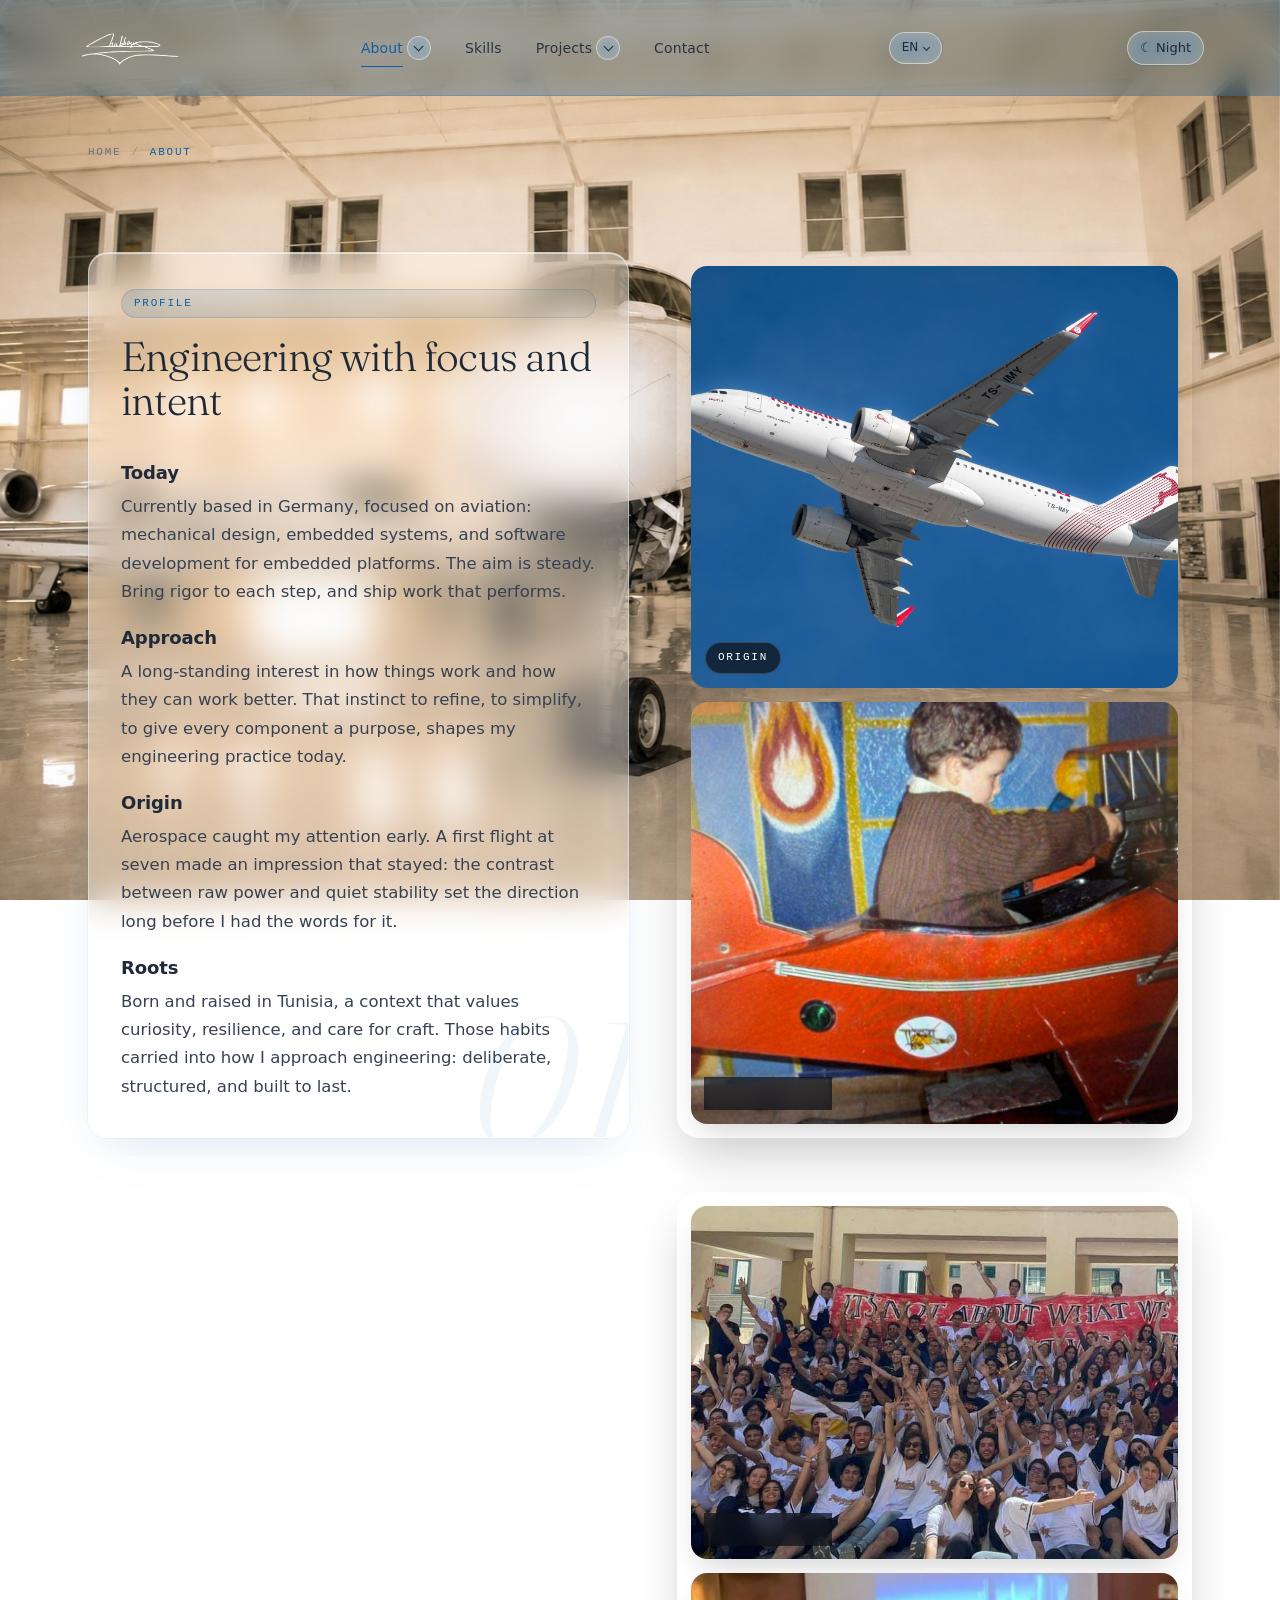
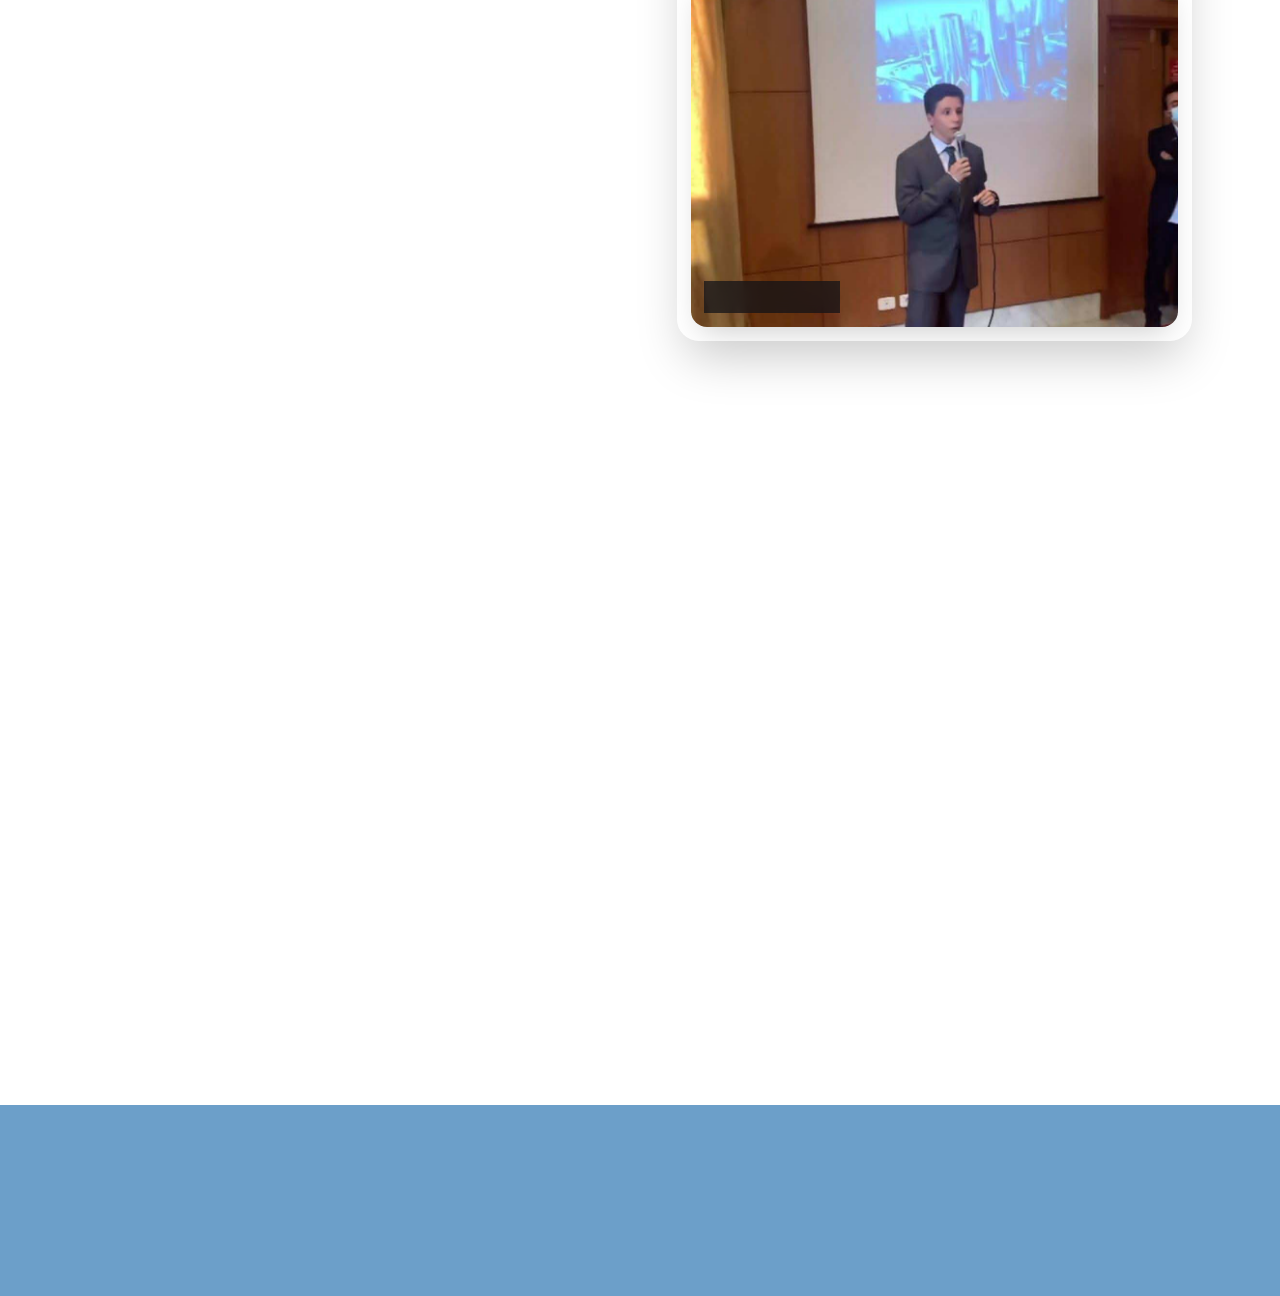
==== commit 4961451b: "Skills: 7 concrete skill blocks with computed stats; impersonal project texts - CAD, simulation, pro" ====
--- a/about/index.html
+++ b/about/index.html
@@ -3,7 +3,7 @@
 <head>
 <meta charset="utf-8">
 <meta name="viewport" content="width=device-width, initial-scale=1, viewport-fit=cover">
-<title>About — Youssef Chabbou</title>
+<title>About | Youssef Chabbou</title>
 <meta name="robots" content="noindex, nofollow">
 <link rel="canonical" href="https://youssefchabbou.github.io/chabbou/about/">
 <meta name="description" content="About Youssef Chabbou: profile, education across Tunisia and Germany, curriculum vitae and certifications.">
@@ -11,7 +11,7 @@
 <meta property="og:type" content="website">
 <meta property="og:url" content="https://youssefchabbou.github.io/chabbou/about/">
 <meta property="og:site_name" content="Youssef Chabbou">
-<meta property="og:title" content="About — Youssef Chabbou">
+<meta property="og:title" content="About | Youssef Chabbou">
 <meta property="og:description" content="About Youssef Chabbou: profile, education across Tunisia and Germany, curriculum vitae and certifications.">
 <meta property="og:image" content="https://youssefchabbou.github.io/chabbou/assets/images/og-cover.jpg">
 <meta name="twitter:card" content="summary_large_image">
@@ -24,15 +24,15 @@
 <link rel="preconnect" href="https://fonts.gstatic.com" crossorigin>
 <link href="https://fonts.googleapis.com/css2?family=Fraunces:ital,opsz,wght@0,9..144,300;0,9..144,500;1,9..144,300;1,9..144,500&display=swap" rel="stylesheet">
 
-<script src="../js/boot.js?v=6559edaf"></script>
-<link rel="stylesheet" href="../css/site.css?v=9ad5f668">
-<link rel="stylesheet" href="../css/subpage.css?v=31d08fb2">
-<script src="../js/site.js?v=1284d67f" defer></script>
+<script src="../js/boot.js?v=6bd4260b"></script>
+<link rel="stylesheet" href="../css/site.css?v=40c152d1">
+<link rel="stylesheet" href="../css/subpage.css?v=dfcf3bb0">
+<script src="../js/site.js?v=816ae124" defer></script>
 <script src="../js/config.js?v=8e68b32f" defer></script>
-<script src="../js/about.js?v=58eb9fde" defer></script>
+<script src="../js/about.js?v=aa492b7d" defer></script>
 </head>
 <body data-page="about">
-<script src="../js/layout.js?v=29f32f20" data-slot="header"></script>
+<script src="../js/layout.js?v=465868fa" data-slot="header"></script>
 
 <main class="page" id="main">
     <nav class="breadcrumbs mono" aria-label="Breadcrumb">
@@ -160,6 +160,6 @@
   </div>
 </main>
 
-<script src="../js/layout.js?v=29f32f20" data-slot="footer"></script>
+<script src="../js/layout.js?v=465868fa" data-slot="footer"></script>
 </body>
 </html>
--- a/css/site.css
+++ b/css/site.css
@@ -1,5 +1,5 @@
 /* ==========================================================================
-   SITE.CSS — shared by every page
+   SITE.CSS - shared by every page
    Tokens · base · header & navigation · mobile drawer · glass components · footer
    The look of the home page is the reference: translucent "liquid glass"
    surfaces over photography, editorial serif titles, mono eyebrows.
@@ -155,7 +155,7 @@
 }
 .lang-menu .toggle[aria-expanded="true"] .caret{transform:rotate(225deg);margin-top:2px}
 
-/* drop-down panel — liquid glass */
+/* drop-down panel - liquid glass */
 .submenu{
   position:absolute;top:100%;left:0;min-width:214px;margin-top:12px;padding:8px;
   background:var(--glass-bg-strong);
--- a/css/subpage.css
+++ b/css/subpage.css
@@ -1,5 +1,5 @@
 /* ==========================================================================
-   SUBPAGE.CSS — About · Skills · Projects · Contact
+   SUBPAGE.CSS - About · Skills · Projects · Contact
    Same liquid-glass language as the home page (cards come from site.css).
    ========================================================================== */
 
@@ -249,3 +249,12 @@
 html[dir="rtl"] .media-frame{direction:ltr}
 @media (max-width:640px){.submit{width:100%;justify-content:space-between}}
 html[dir="rtl"] .fg-tag{left:10px}
+
+/* ---------- Skills: stat chips + sections without a photo yet ------------ */
+.skill-stats{list-style:none;margin:22px 0 0;padding:0;display:flex;flex-wrap:wrap;gap:12px 28px}
+.skill-stats li{display:flex;flex-direction:column;gap:2px;min-width:0}
+.skill-stats .stat-n{font-family:var(--font-display,'Fraunces',serif);font-size:clamp(28px,3.4vw,40px);line-height:1.05;font-weight:500;color:var(--brand);direction:ltr;unicode-bidi:isolate}
+html[dir="rtl"] .skill-stats .stat-n{font-family:var(--font-sans)}
+.skill-stats .stat-l{font-size:13px;line-height:1.35;color:var(--fg-soft,var(--fg));opacity:.8;max-width:16ch}
+.alt-section.solo{grid-template-columns:minmax(0,1fr);max-width:760px;margin-left:auto;margin-right:auto}
+@media(max-width:640px){.skill-stats{gap:10px 22px}.skill-stats .stat-l{max-width:none}}
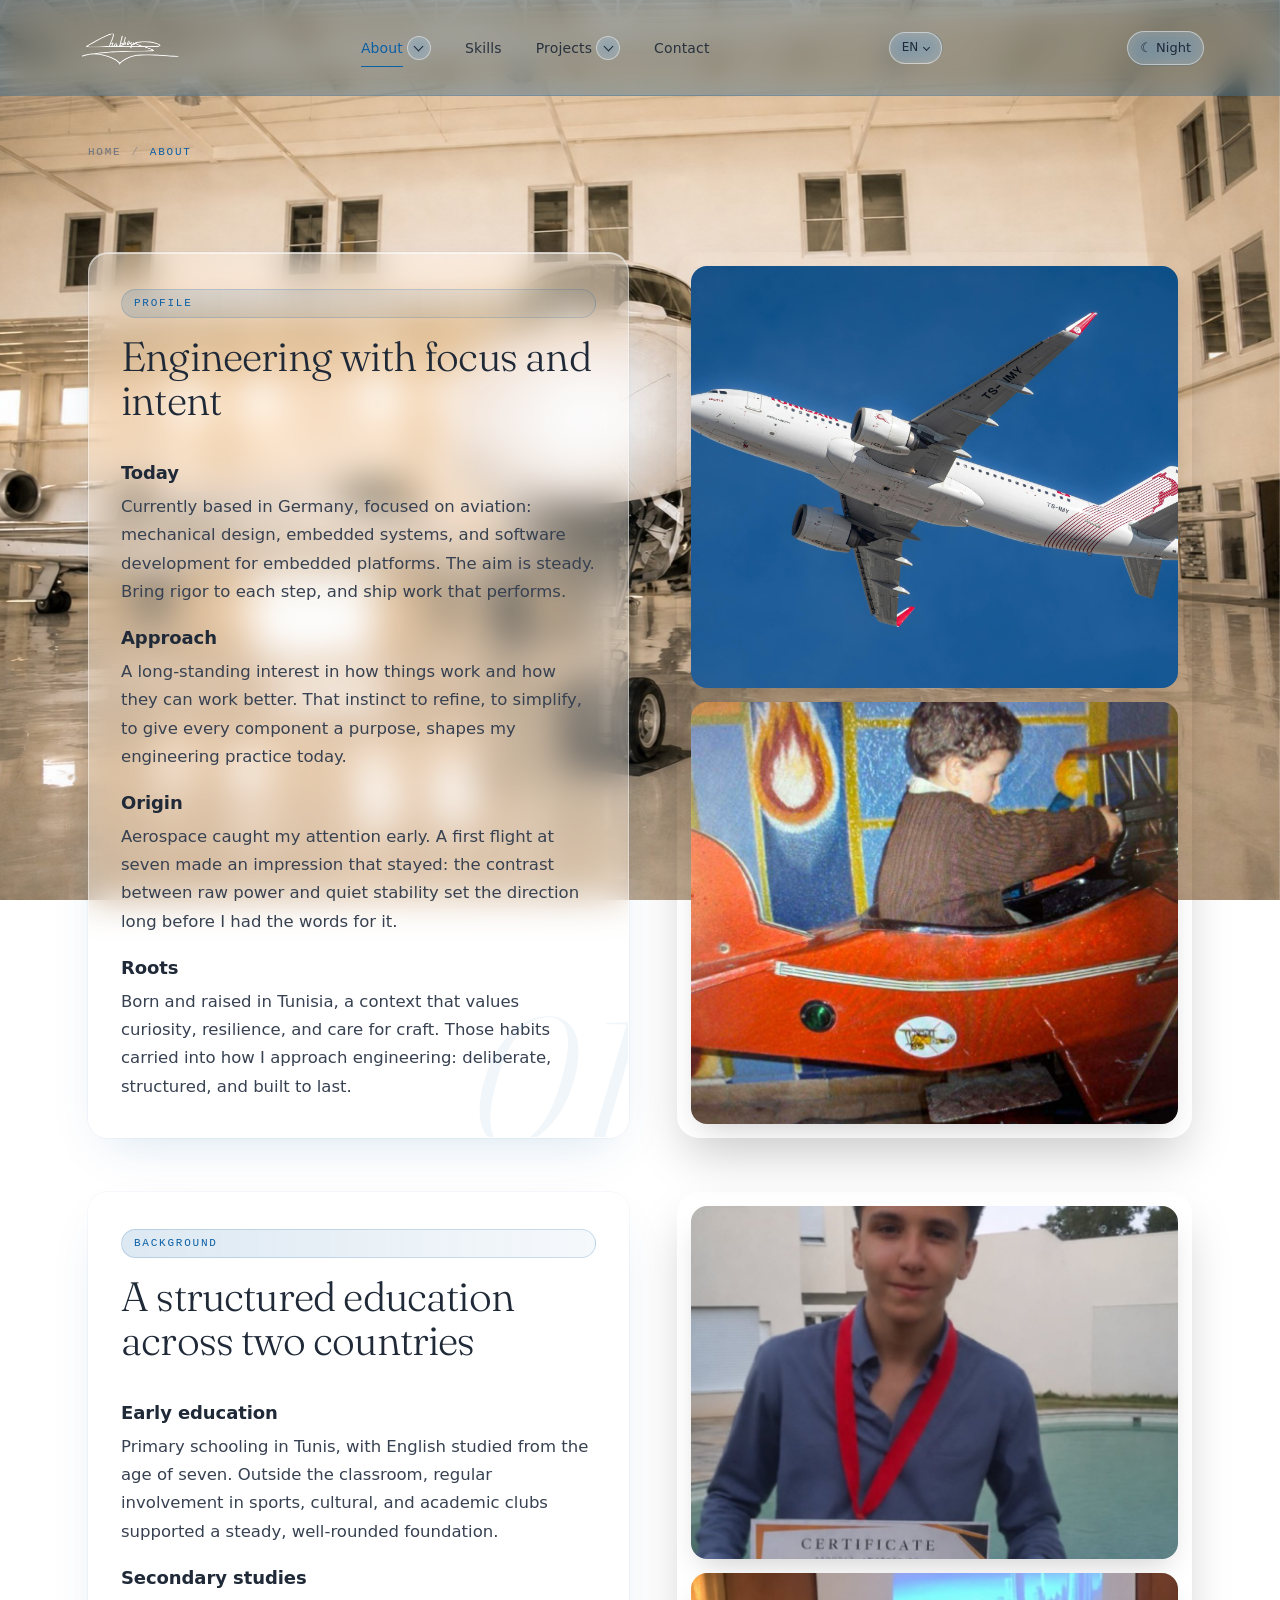
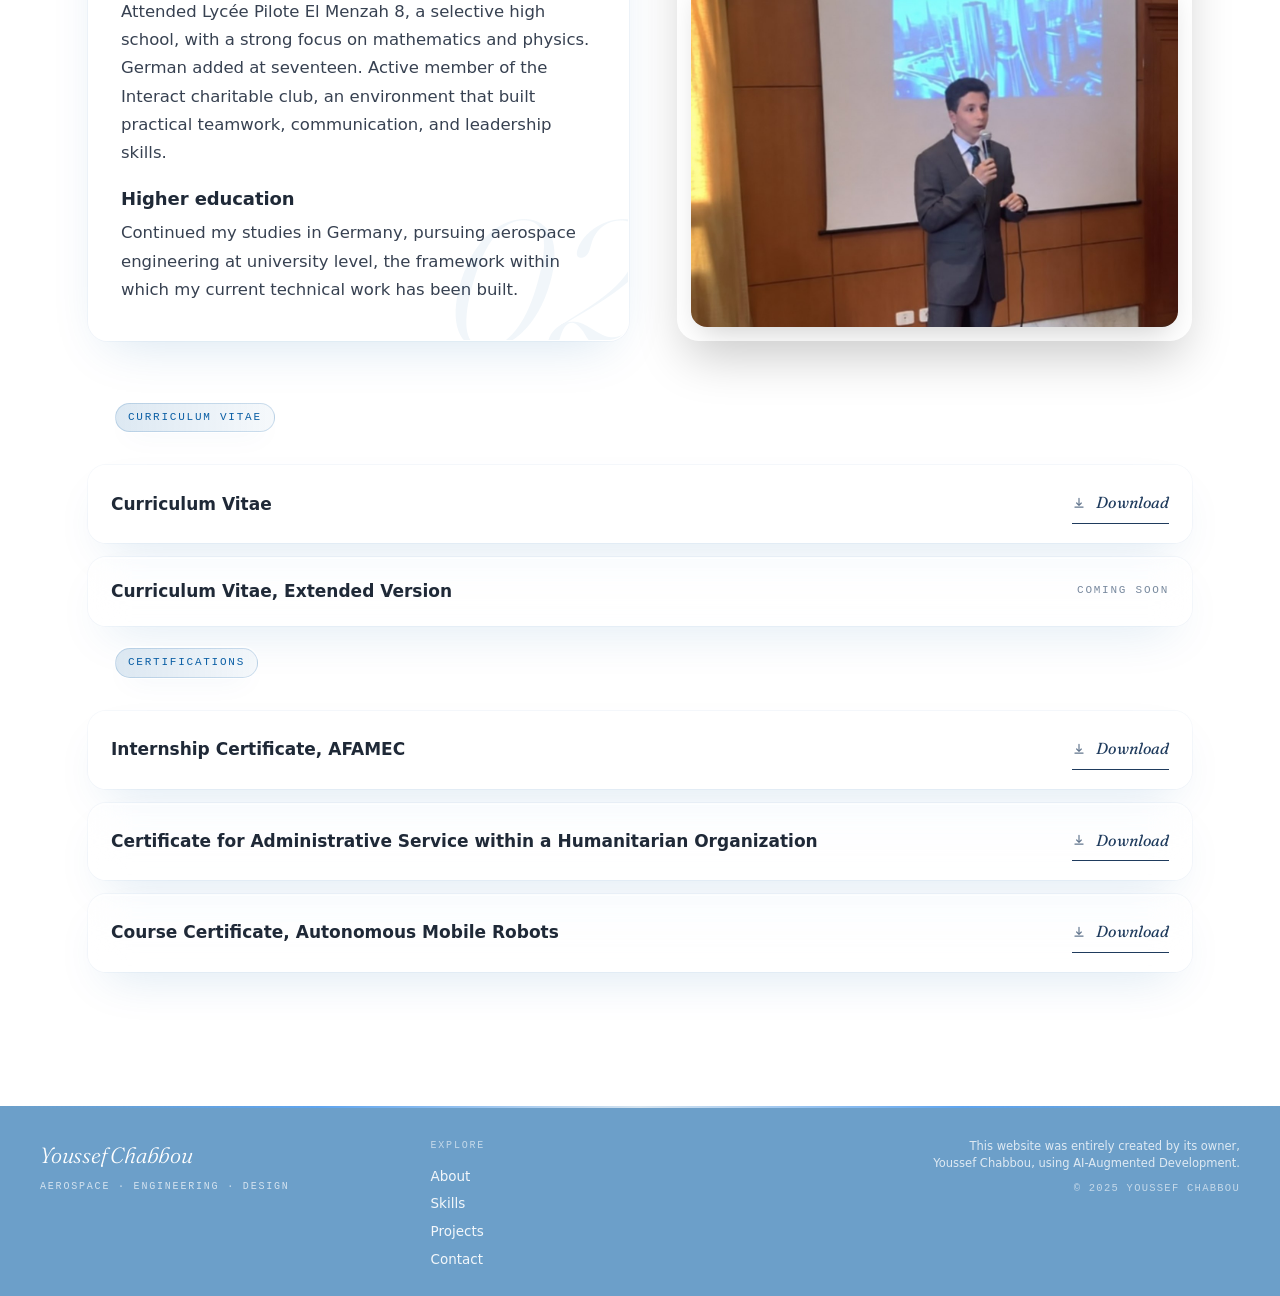
==== commit 8fd9730c: "About: new background photos, remove photo captions Co-Authored-By: Claude Sonnet 5.5 <noreply@anthr" ====
--- a/about/index.html
+++ b/about/index.html
@@ -62,11 +62,9 @@
         <div class="stacked-photos">
           <figure>
             <img src="../assets/images/about-tunisia.jpg" alt="Tunisia, Mediterranean light" width="2200" height="1467" loading="lazy" decoding="async">
-            <span class="alt-media-tag" data-i18n="about.sections.who.photo1">Origin</span>
           </figure>
           <figure>
             <img src="../assets/images/about-first-flight.jpg" alt="Childhood travel moment" width="1166" height="881" loading="lazy" decoding="async">
-            <span class="alt-media-tag" data-i18n="about.sections.who.photo2">First flight</span>
           </figure>
         </div>
       </div>
@@ -88,12 +86,10 @@
       <div class="alt-media">
         <div class="stacked-photos">
           <figure>
-            <img src="../assets/images/about-school.jpg" alt="School years in Tunis" width="1166" height="706" loading="lazy" decoding="async">
-            <span class="alt-media-tag" data-i18n="about.sections.background.photo1">Lycée Pilote</span>
+            <img src="../assets/images/about-certificate.jpg" alt="Portrait with a certificate of recognition" width="1135" height="782" loading="lazy" decoding="async">
           </figure>
           <figure>
-            <img src="../assets/images/about-interact.jpg" alt="Interact club activities" width="1028" height="804" loading="lazy" decoding="async">
-            <span class="alt-media-tag" data-i18n="about.sections.background.photo2">Interact club</span>
+            <img src="../assets/images/about-presentation.jpg" alt="Speaking at a presentation" width="1300" height="1109" loading="lazy" decoding="async">
           </figure>
         </div>
       </div>
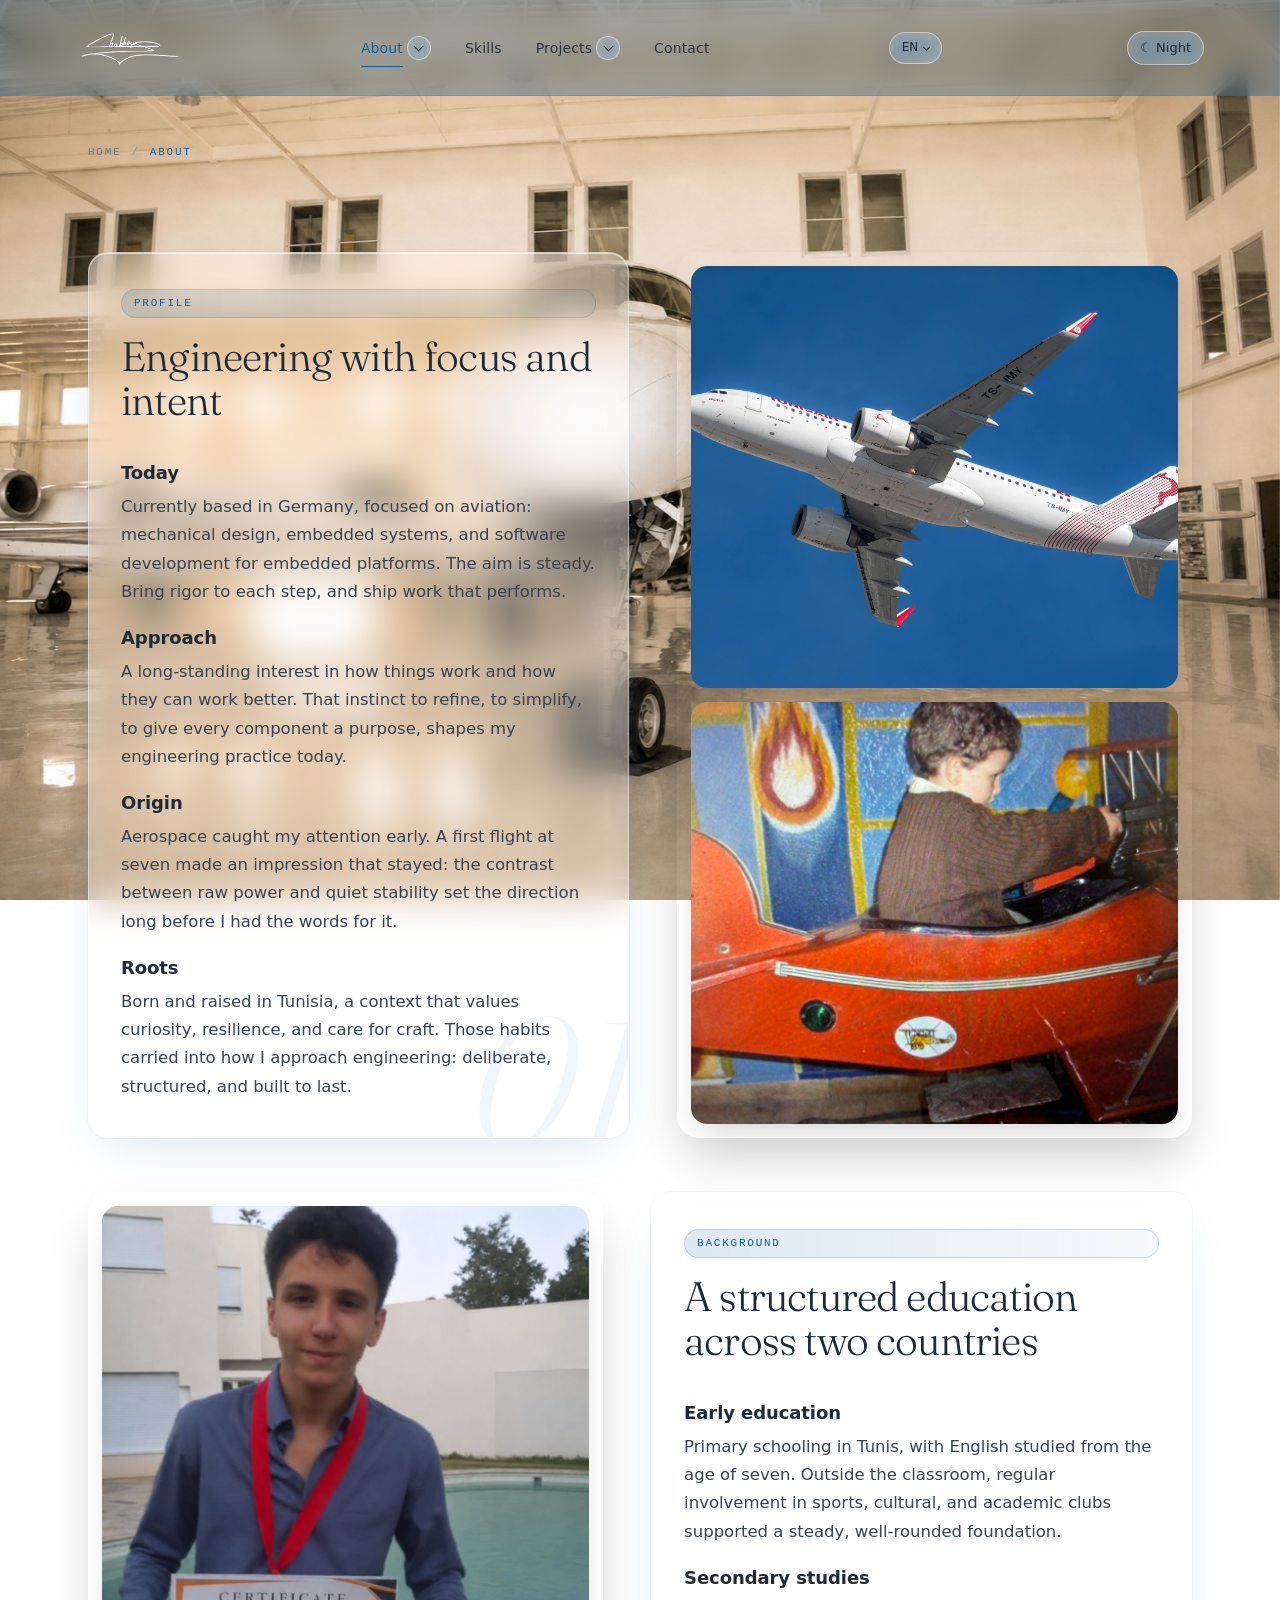
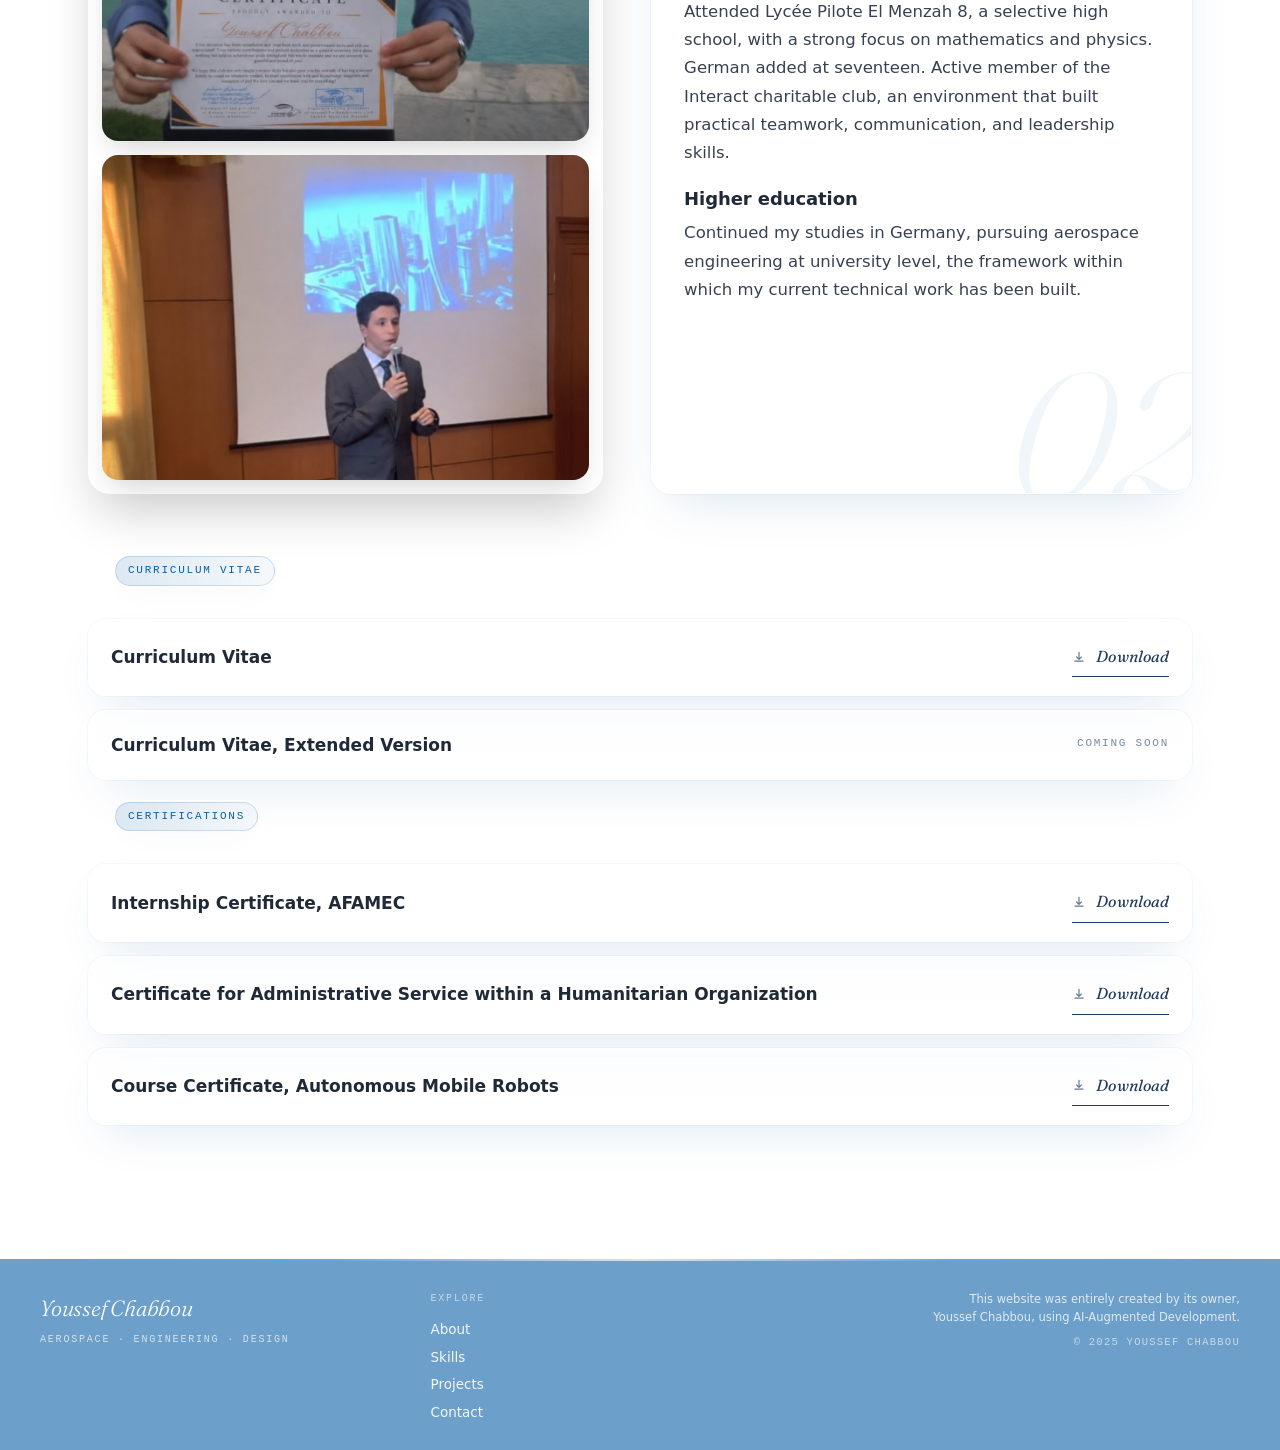
==== commit 2723a67e: "Skills: Hard/Soft skills labels, centered stats, International adaptability, renamed images (cache);" ====
--- a/about/index.html
+++ b/about/index.html
@@ -26,7 +26,7 @@
 
 <script src="../js/boot.js?v=6bd4260b"></script>
 <link rel="stylesheet" href="../css/site.css?v=40c152d1">
-<link rel="stylesheet" href="../css/subpage.css?v=dfcf3bb0">
+<link rel="stylesheet" href="../css/subpage.css?v=df0c13e6">
 <script src="../js/site.js?v=816ae124" defer></script>
 <script src="../js/config.js?v=8e68b32f" defer></script>
 <script src="../js/about.js?v=aa492b7d" defer></script>
@@ -71,7 +71,18 @@
     </section>
 
     <!-- ===== BACKGROUND ===== -->
-    <section id="background" class="alt-section reveal">
+    <section id="background" class="alt-section reverse reveal">
+      <div class="alt-media">
+        <div class="stacked-photos">
+          <figure>
+            <img src="../assets/images/about-certificate.jpg" alt="Portrait with a certificate of recognition" width="1135" height="1286" loading="lazy" decoding="async">
+          </figure>
+          <figure>
+            <img src="../assets/images/about-presentation.jpg" alt="Speaking at a presentation" width="1300" height="1109" loading="lazy" decoding="async">
+          </figure>
+        </div>
+      </div>
+
       <div class="alt-card" data-num="02">
         <p class="alt-eyebrow" data-i18n="about.sections.background.eyebrow">Background</p>
         <h2 class="alt-title display" data-i18n="about.sections.background.title">A structured education across two countries</h2>
@@ -81,17 +92,6 @@
           <p class="alt-text" data-i18n="about.sections.background.p2">Attended Lycée Pilote El Menzah 8, a selective high school, with a strong focus on mathematics and physics. German added at seventeen. Active member of the Interact charitable club, an environment that built practical teamwork, communication, and leadership skills.</p>
           <h3 class="step-title" data-i18n="about.sections.background.p3_title">Higher education</h3>
           <p class="alt-text" data-i18n="about.sections.background.p3">Continued my studies in Germany, pursuing aerospace engineering at university level, the framework within which my current technical work has been built.</p>
-      </div>
-
-      <div class="alt-media">
-        <div class="stacked-photos">
-          <figure>
-            <img src="../assets/images/about-certificate.jpg" alt="Portrait with a certificate of recognition" width="1135" height="782" loading="lazy" decoding="async">
-          </figure>
-          <figure>
-            <img src="../assets/images/about-presentation.jpg" alt="Speaking at a presentation" width="1300" height="1109" loading="lazy" decoding="async">
-          </figure>
-        </div>
       </div>
     </section>
 
--- a/css/subpage.css
+++ b/css/subpage.css
@@ -33,7 +33,13 @@
 .stacked-photos img{position:absolute;inset:0;width:100%;height:100%;object-fit:cover;display:block;transform:scale(1.02);transition:transform .8s ease}
 .stacked-photos figure:hover img{transform:scale(1.08)}
 #background{align-items:start}
-#background .alt-media{height:100%}
+#background .alt-media{height:auto}
+#background .stacked-photos{grid-template-rows:none;height:auto}
+#background .stacked-photos figure{min-height:0}
+#background .stacked-photos figure:first-child{aspect-ratio:10/11}
+#background .stacked-photos figure:last-child{aspect-ratio:3/2}
+#background .stacked-photos figure:first-child img{object-position:50% 60%}
+#background .stacked-photos figure:last-child img{object-position:50% 0%}
 
 .block-align{padding:0 var(--edge)}
 .eyebrow-stack{
@@ -252,9 +258,9 @@
 
 /* ---------- Skills: stat chips + sections without a photo yet ------------ */
 .skill-stats{list-style:none;margin:22px 0 0;padding:0;display:flex;flex-wrap:wrap;gap:12px 28px}
-.skill-stats li{display:flex;flex-direction:column;gap:2px;min-width:0}
+.skill-stats li{display:flex;flex-direction:column;align-items:center;text-align:center;gap:2px;min-width:0}
 .skill-stats .stat-n{font-family:var(--font-display,'Fraunces',serif);font-size:clamp(28px,3.4vw,40px);line-height:1.05;font-weight:500;color:var(--brand);direction:ltr;unicode-bidi:isolate}
 html[dir="rtl"] .skill-stats .stat-n{font-family:var(--font-sans)}
-.skill-stats .stat-l{font-size:13px;line-height:1.35;color:var(--fg-soft,var(--fg));opacity:.8;max-width:16ch}
+.skill-stats .stat-l{font-size:13px;line-height:1.35;color:var(--fg-soft,var(--fg));opacity:.8;max-width:16ch;text-align:center}
 .alt-section.solo{grid-template-columns:minmax(0,1fr);max-width:760px;margin-left:auto;margin-right:auto}
 @media(max-width:640px){.skill-stats{gap:10px 22px}.skill-stats .stat-l{max-width:none}}
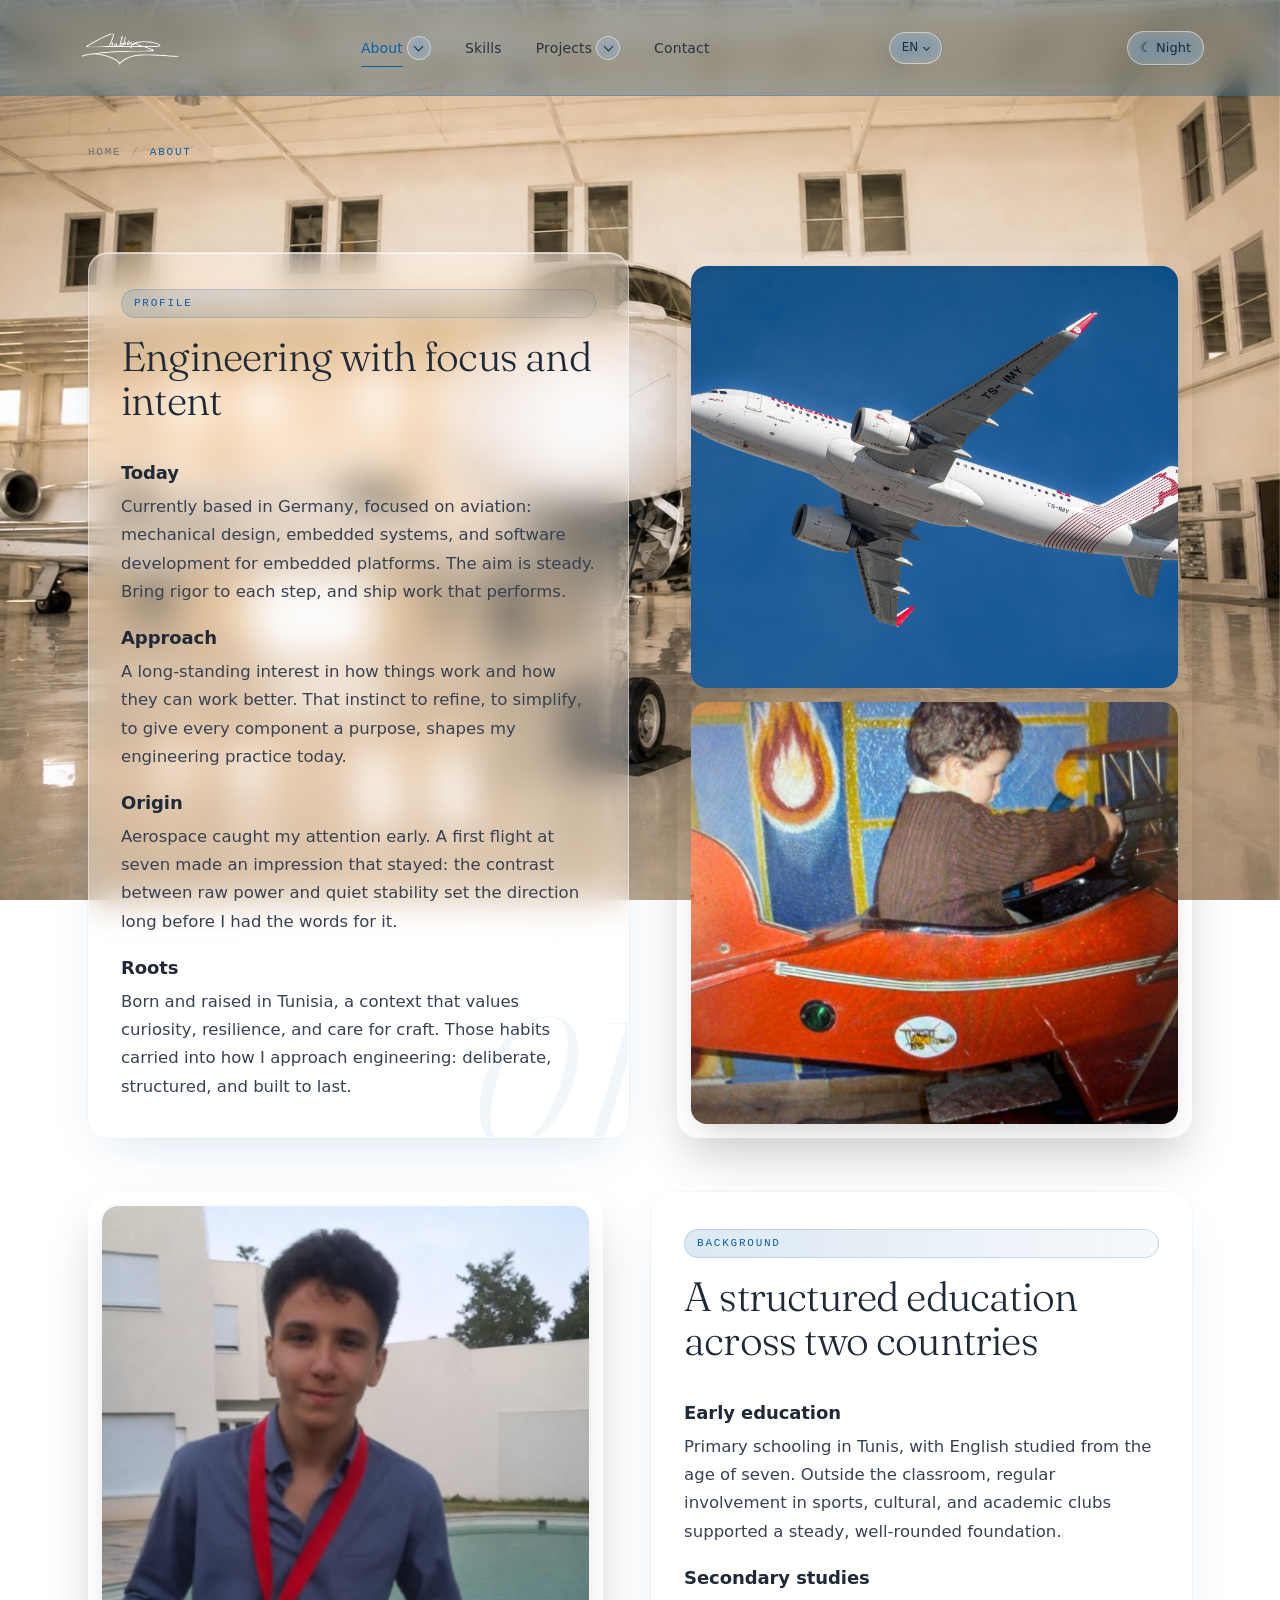
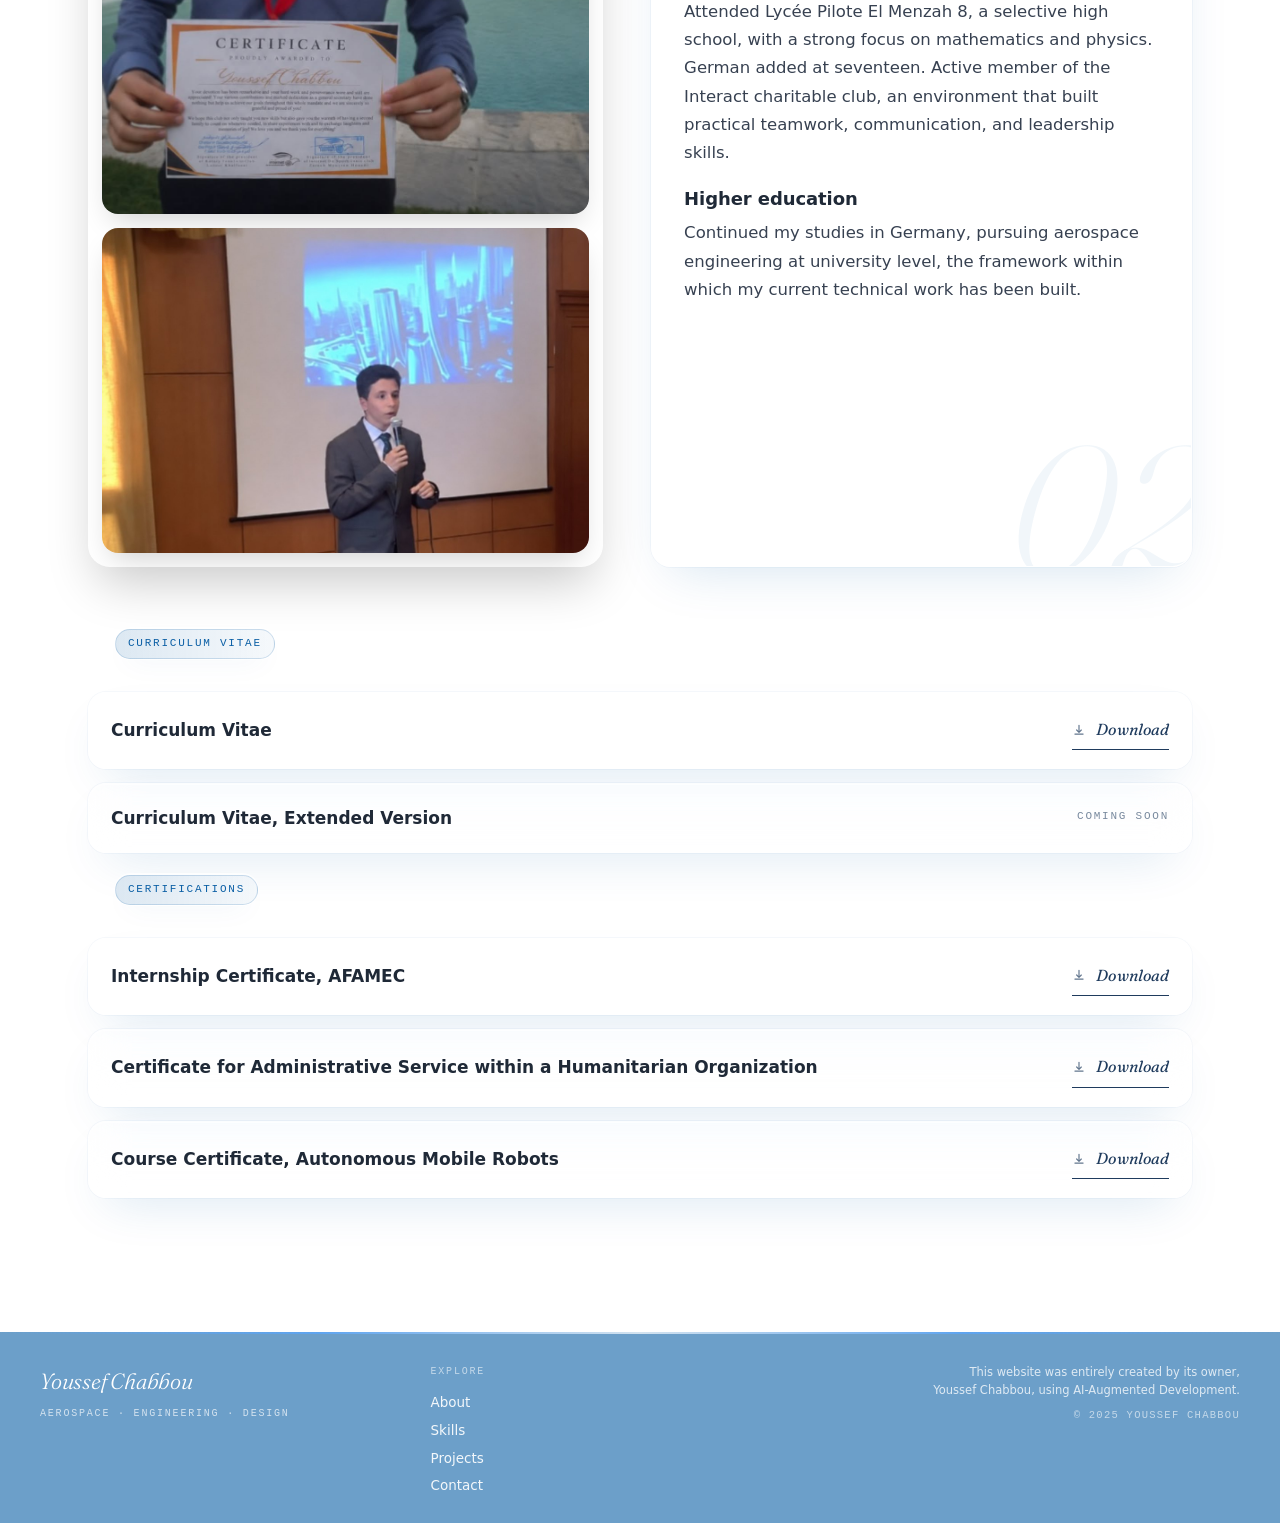
==== commit 737a0b32: "About: full-frame certificate photo (new filename to bypass cache), centered Co-Authored-By: Claude " ====
--- a/about/index.html
+++ b/about/index.html
@@ -26,7 +26,7 @@
 
 <script src="../js/boot.js?v=6bd4260b"></script>
 <link rel="stylesheet" href="../css/site.css?v=40c152d1">
-<link rel="stylesheet" href="../css/subpage.css?v=df0c13e6">
+<link rel="stylesheet" href="../css/subpage.css?v=9d81c442">
 <script src="../js/site.js?v=816ae124" defer></script>
 <script src="../js/config.js?v=8e68b32f" defer></script>
 <script src="../js/about.js?v=aa492b7d" defer></script>
@@ -75,7 +75,7 @@
       <div class="alt-media">
         <div class="stacked-photos">
           <figure>
-            <img src="../assets/images/about-certificate.jpg" alt="Portrait with a certificate of recognition" width="1135" height="1286" loading="lazy" decoding="async">
+            <img src="../assets/images/about-recognition.jpg" alt="Portrait with a certificate of recognition" width="1135" height="1386" loading="lazy" decoding="async">
           </figure>
           <figure>
             <img src="../assets/images/about-presentation.jpg" alt="Speaking at a presentation" width="1300" height="1109" loading="lazy" decoding="async">
--- a/css/subpage.css
+++ b/css/subpage.css
@@ -36,9 +36,9 @@
 #background .alt-media{height:auto}
 #background .stacked-photos{grid-template-rows:none;height:auto}
 #background .stacked-photos figure{min-height:0}
-#background .stacked-photos figure:first-child{aspect-ratio:10/11}
+#background .stacked-photos figure:first-child{aspect-ratio:4/5}
 #background .stacked-photos figure:last-child{aspect-ratio:3/2}
-#background .stacked-photos figure:first-child img{object-position:50% 60%}
+#background .stacked-photos figure:first-child img{object-position:50% 50%}
 #background .stacked-photos figure:last-child img{object-position:50% 0%}
 
 .block-align{padding:0 var(--edge)}
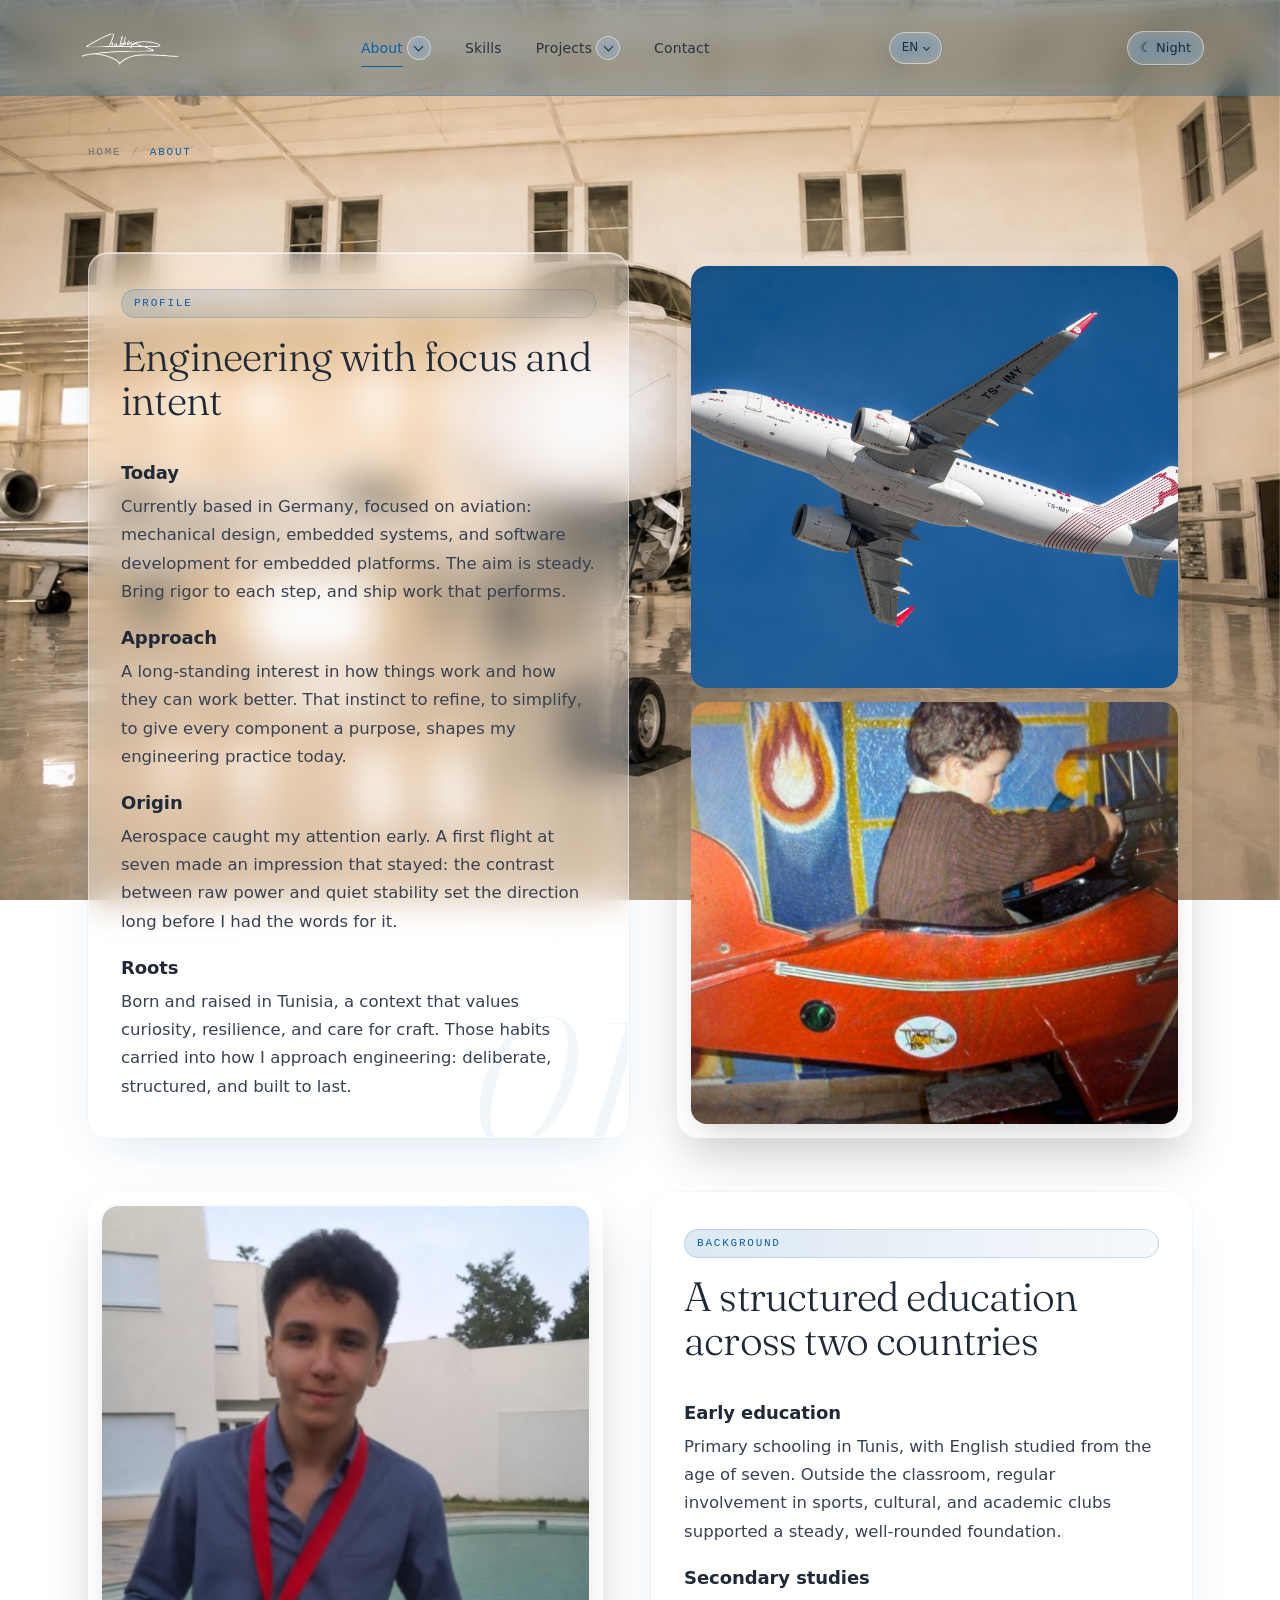
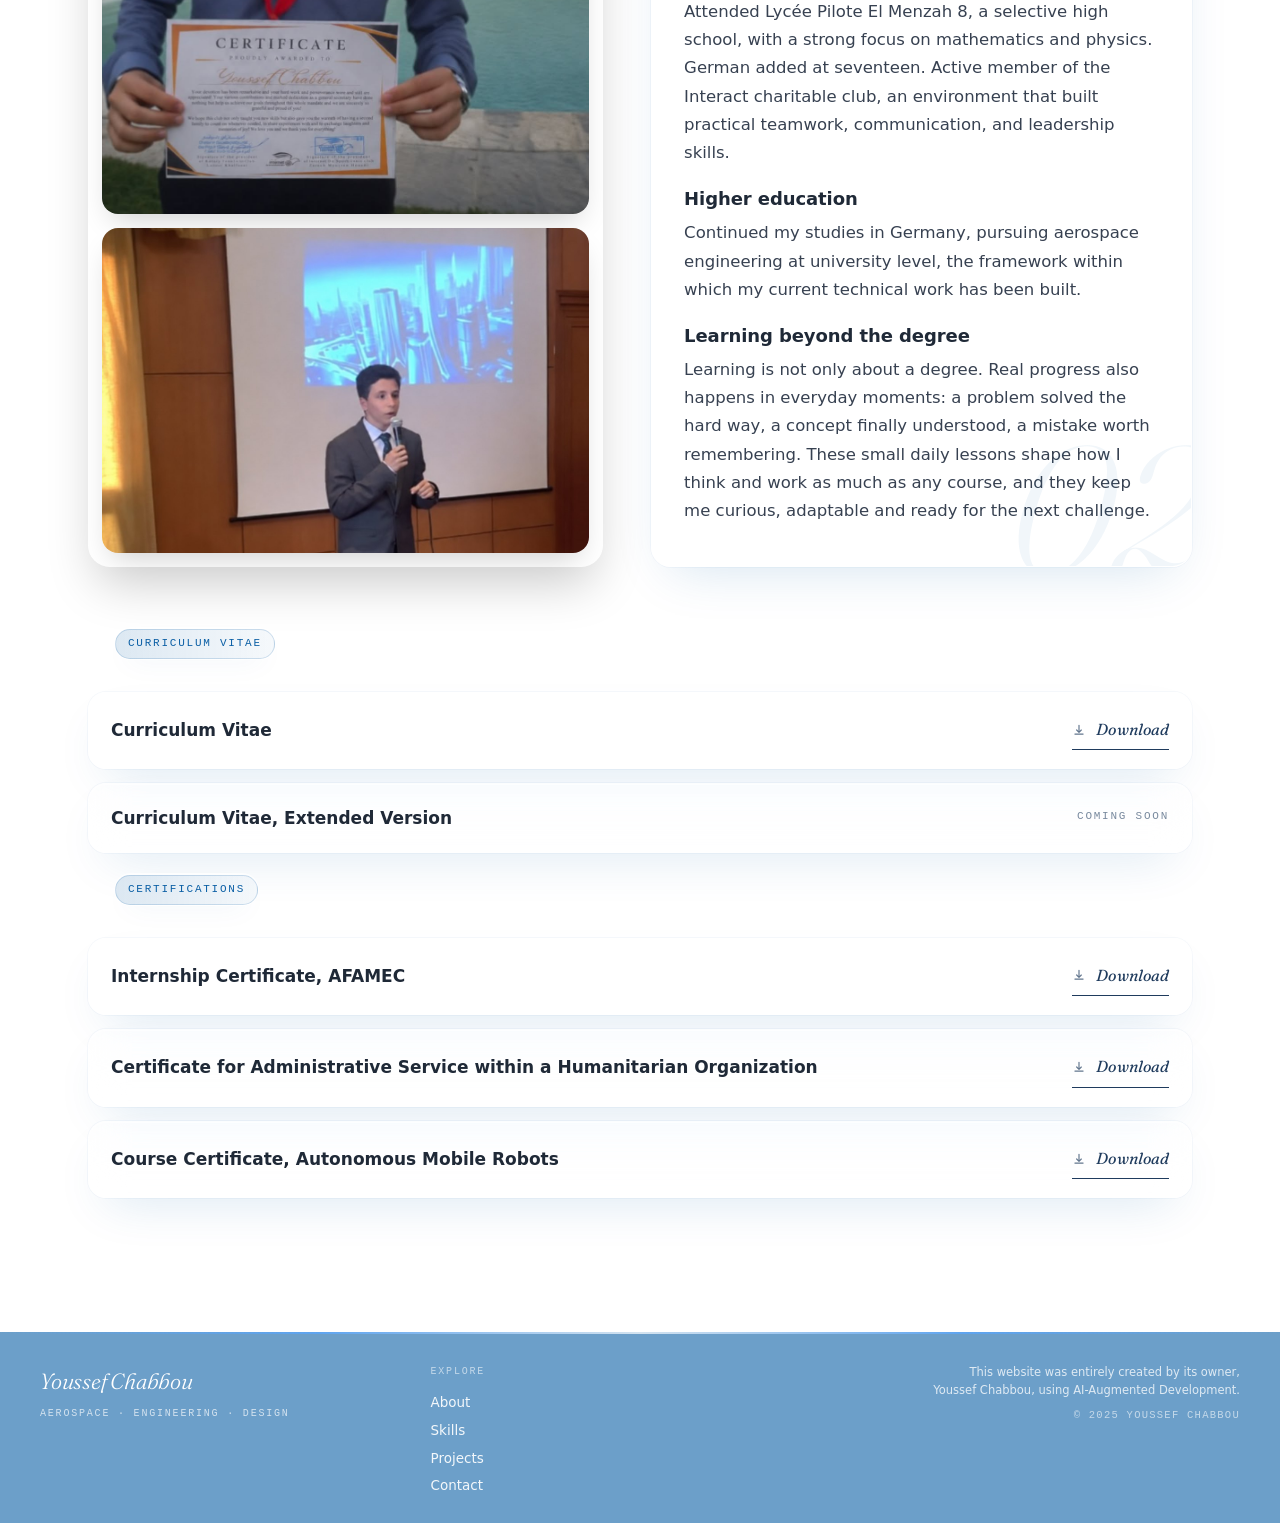
==== commit 08c028d2: "About: add 'Learning beyond the degree' paragraph (4 languages), fills empty space Co-Authored-By: C" ====
--- a/about/index.html
+++ b/about/index.html
@@ -92,6 +92,8 @@
           <p class="alt-text" data-i18n="about.sections.background.p2">Attended Lycée Pilote El Menzah 8, a selective high school, with a strong focus on mathematics and physics. German added at seventeen. Active member of the Interact charitable club, an environment that built practical teamwork, communication, and leadership skills.</p>
           <h3 class="step-title" data-i18n="about.sections.background.p3_title">Higher education</h3>
           <p class="alt-text" data-i18n="about.sections.background.p3">Continued my studies in Germany, pursuing aerospace engineering at university level, the framework within which my current technical work has been built.</p>
+          <h3 class="step-title" data-i18n="about.sections.background.p4_title">Learning beyond the degree</h3>
+          <p class="alt-text" data-i18n="about.sections.background.p4">Learning is not only about a degree. Real progress also happens in everyday moments: a problem solved the hard way, a concept finally understood, a mistake worth remembering. These small daily lessons shape how I think and work as much as any course, and they keep me curious, adaptable and ready for the next challenge.</p>
       </div>
     </section>
 
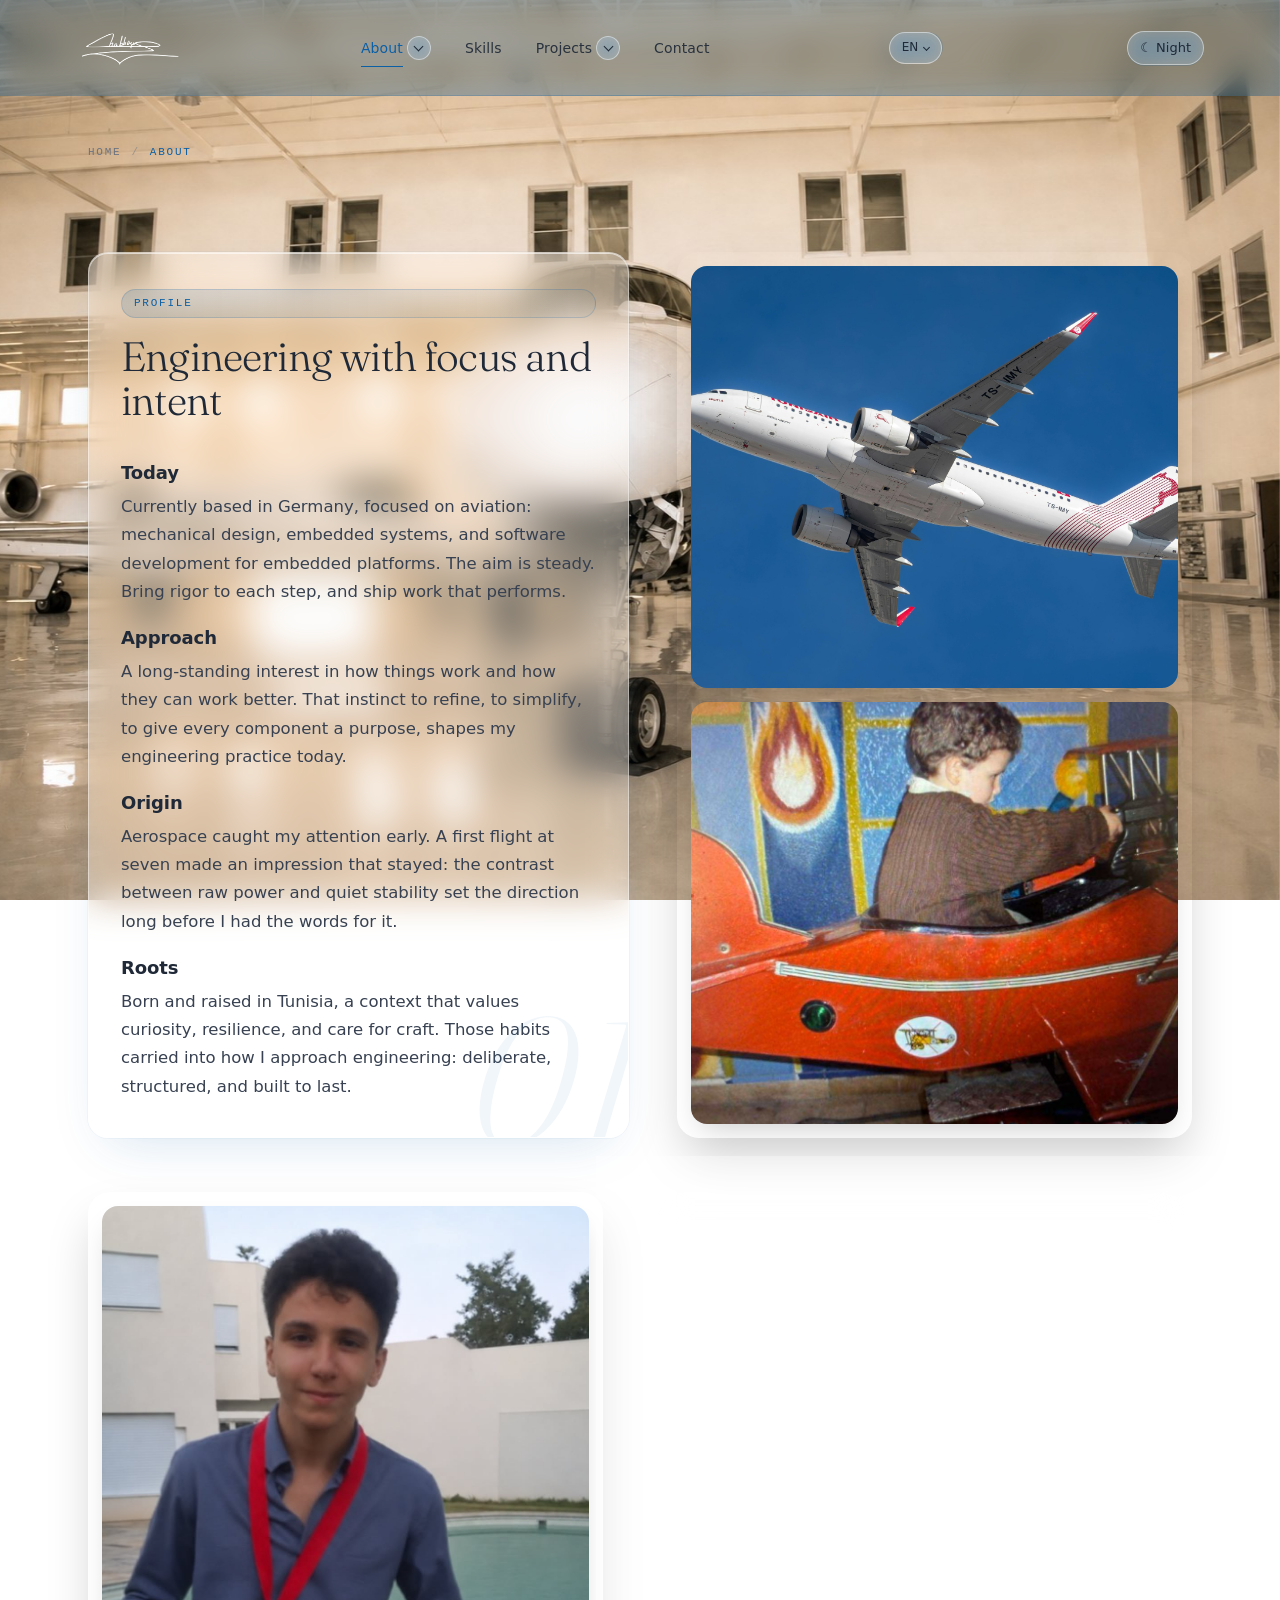
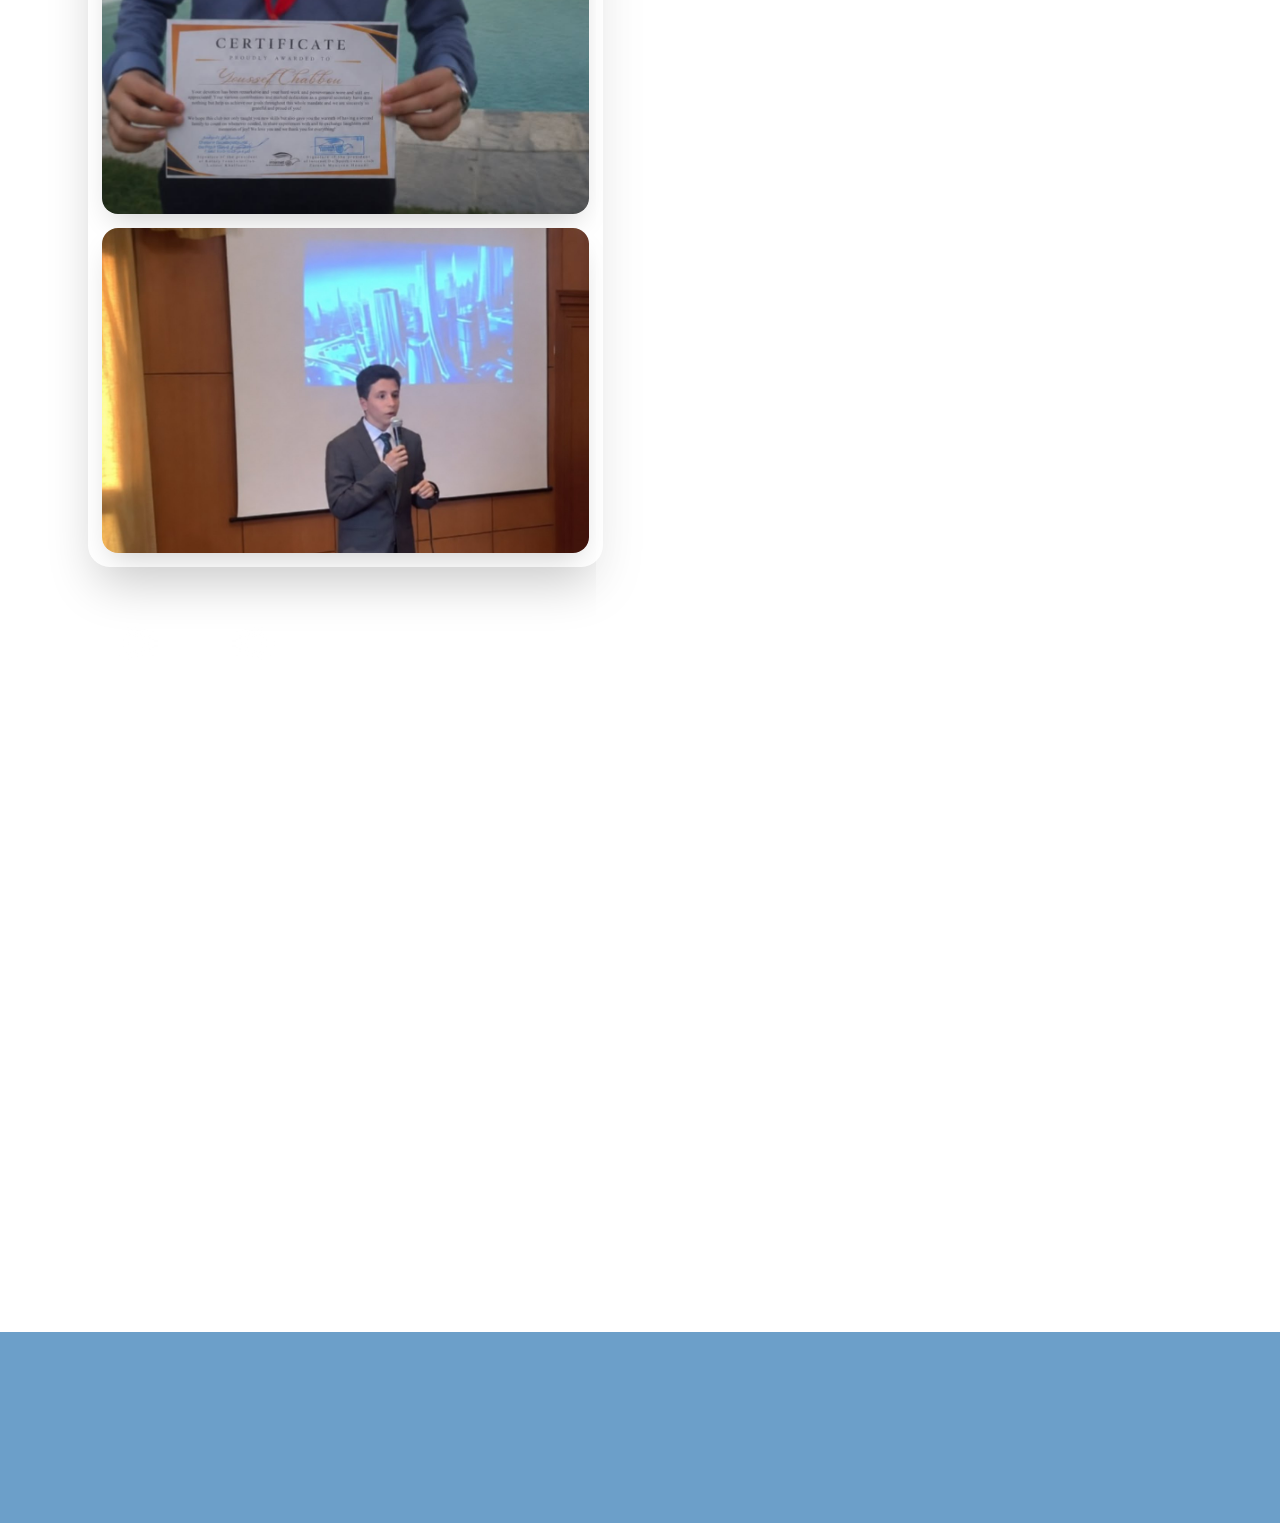
==== commit daaee47a: "Legal notice and privacy page, self-hosted Fraunces font, footer legal link, remove Formspree Co-Aut" ====
--- a/about/index.html
+++ b/about/index.html
@@ -20,19 +20,16 @@
 <link rel="apple-touch-icon" href="../assets/images/apple-touch-icon.png">
 <link rel="preload" as="image" href="../assets/images/background.jpg">
 
-<link rel="preconnect" href="https://fonts.googleapis.com">
-<link rel="preconnect" href="https://fonts.gstatic.com" crossorigin>
-<link href="https://fonts.googleapis.com/css2?family=Fraunces:ital,opsz,wght@0,9..144,300;0,9..144,500;1,9..144,300;1,9..144,500&display=swap" rel="stylesheet">
 
 <script src="../js/boot.js?v=6bd4260b"></script>
-<link rel="stylesheet" href="../css/site.css?v=40c152d1">
-<link rel="stylesheet" href="../css/subpage.css?v=9d81c442">
+<link rel="stylesheet" href="../css/site.css?v=7d007ab3">
+<link rel="stylesheet" href="../css/subpage.css?v=ec54b2ab">
 <script src="../js/site.js?v=816ae124" defer></script>
-<script src="../js/config.js?v=8e68b32f" defer></script>
+<script src="../js/config.js?v=4ae1e1d8" defer></script>
 <script src="../js/about.js?v=aa492b7d" defer></script>
 </head>
 <body data-page="about">
-<script src="../js/layout.js?v=465868fa" data-slot="header"></script>
+<script src="../js/layout.js?v=46dbb293" data-slot="header"></script>
 
 <main class="page" id="main">
     <nav class="breadcrumbs mono" aria-label="Breadcrumb">
@@ -158,6 +155,6 @@
   </div>
 </main>
 
-<script src="../js/layout.js?v=465868fa" data-slot="footer"></script>
+<script src="../js/layout.js?v=46dbb293" data-slot="footer"></script>
 </body>
 </html>
--- a/css/site.css
+++ b/css/site.css
@@ -1,3 +1,9 @@
+/* Fraunces, hosted locally (no request to Google) */
+@font-face{font-family:'Fraunces';font-style:normal;font-weight:100 900;font-display:swap;src:url('../assets/fonts/fraunces-latin-ext-opsz-normal.woff2') format('woff2');unicode-range:U+0100-02BA,U+02BD-02C5,U+02C7-02CC,U+02CE-02D7,U+02DD-02FF,U+0304,U+0308,U+0329,U+1D00-1DBF,U+1E00-1E9F,U+1EF2-1EFF,U+2020,U+20A0-20AB,U+20AD-20C0,U+2113,U+2C60-2C7F,U+A720-A7FF}
+@font-face{font-family:'Fraunces';font-style:italic;font-weight:100 900;font-display:swap;src:url('../assets/fonts/fraunces-latin-ext-opsz-italic.woff2') format('woff2');unicode-range:U+0100-02BA,U+02BD-02C5,U+02C7-02CC,U+02CE-02D7,U+02DD-02FF,U+0304,U+0308,U+0329,U+1D00-1DBF,U+1E00-1E9F,U+1EF2-1EFF,U+2020,U+20A0-20AB,U+20AD-20C0,U+2113,U+2C60-2C7F,U+A720-A7FF}
+@font-face{font-family:'Fraunces';font-style:normal;font-weight:100 900;font-display:swap;src:url('../assets/fonts/fraunces-latin-opsz-normal.woff2') format('woff2');unicode-range:U+0000-00FF,U+0131,U+0152-0153,U+02BB-02BC,U+02C6,U+02DA,U+02DC,U+0304,U+0308,U+0329,U+2000-206F,U+20AC,U+2122,U+2191,U+2193,U+2212,U+2215,U+FEFF,U+FFFD}
+@font-face{font-family:'Fraunces';font-style:italic;font-weight:100 900;font-display:swap;src:url('../assets/fonts/fraunces-latin-opsz-italic.woff2') format('woff2');unicode-range:U+0000-00FF,U+0131,U+0152-0153,U+02BB-02BC,U+02C6,U+02DA,U+02DC,U+0304,U+0308,U+0329,U+2000-206F,U+20AC,U+2122,U+2191,U+2193,U+2212,U+2215,U+FEFF,U+FFFD}
+
 /* ==========================================================================
    SITE.CSS - shared by every page
    Tokens · base · header & navigation · mobile drawer · glass components · footer
@@ -316,6 +322,8 @@
 .footer-meta{display:flex;flex-direction:column;gap:8px;text-align:right}
 html[dir="rtl"] .footer-meta{text-align:left}
 .footer-meta-line{font-size:11.5px;color:rgba(255,255,255,.78);line-height:1.5}
+.footer-legal{color:rgba(255,255,255,.85);font-size:11.5px;text-decoration:underline;text-underline-offset:3px;text-decoration-color:rgba(255,255,255,.4);transition:color .2s}
+.footer-legal:hover{color:#9bc4ec}
 .footer-copy{font-family:var(--font-mono);font-size:10.5px;letter-spacing:.12em;color:rgba(255,255,255,.6);text-transform:uppercase}
 
 /* ---------- Responsive --------------------------------------------------- */
--- a/css/subpage.css
+++ b/css/subpage.css
@@ -264,3 +264,13 @@
 .skill-stats .stat-l{font-size:13px;line-height:1.35;color:var(--fg-soft,var(--fg));opacity:.8;max-width:16ch;text-align:center}
 .alt-section.solo{grid-template-columns:minmax(0,1fr);max-width:760px;margin-left:auto;margin-right:auto}
 @media(max-width:640px){.skill-stats{gap:10px 22px}.skill-stats .stat-l{max-width:none}}
+
+/* ---------- Legal page ---------- */
+.legal-card{max-width:860px;margin:0 auto}
+.legal-card:hover{transform:none}
+.legal-card h2{font-family:var(--font-display);font-weight:300;font-size:clamp(22px,3vw,28px);margin:38px 0 10px;letter-spacing:-.01em}
+.legal-card h2:first-of-type{margin-top:26px}
+.legal-card h3{font-size:15px;font-weight:600;margin:20px 0 6px}
+.legal-card p{margin:0 0 10px;line-height:1.7}
+.legal-card address{font-style:normal;line-height:1.7;margin:0 0 10px}
+.legal-card a{color:var(--brand)}
